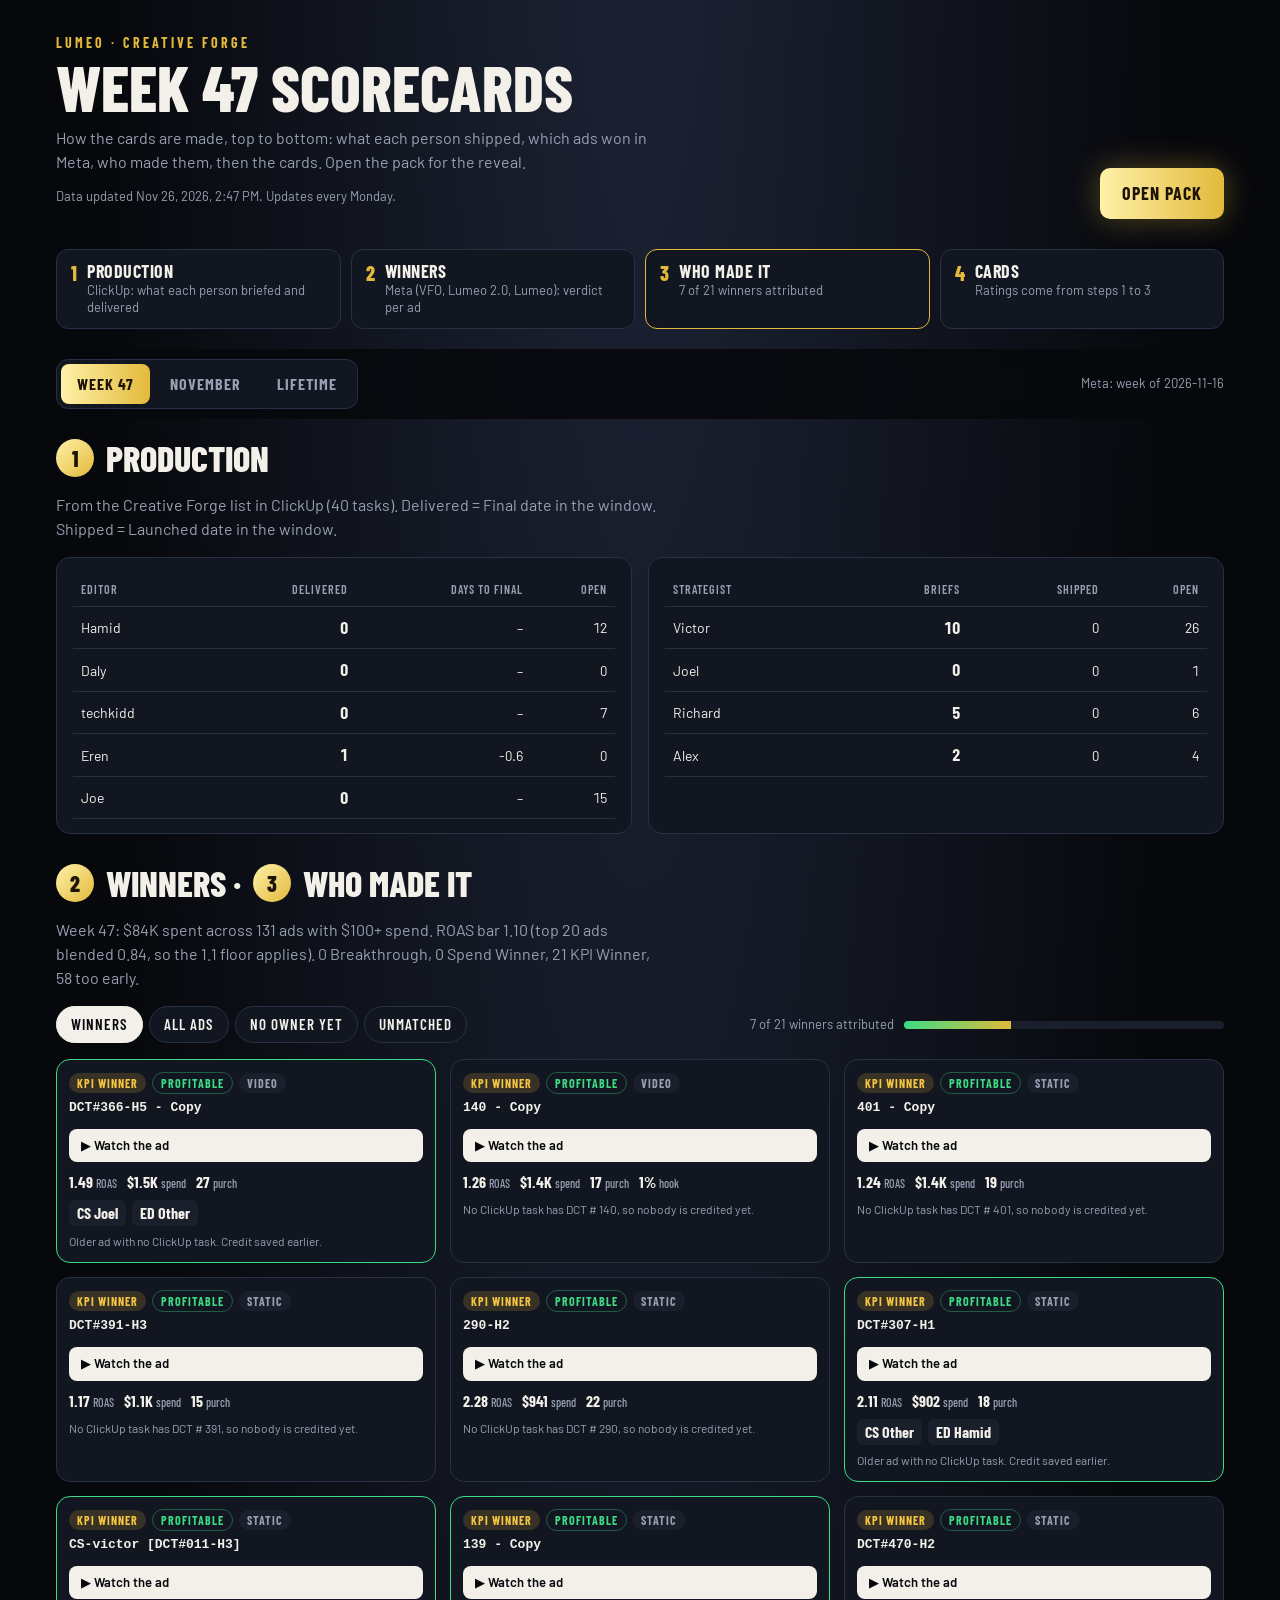
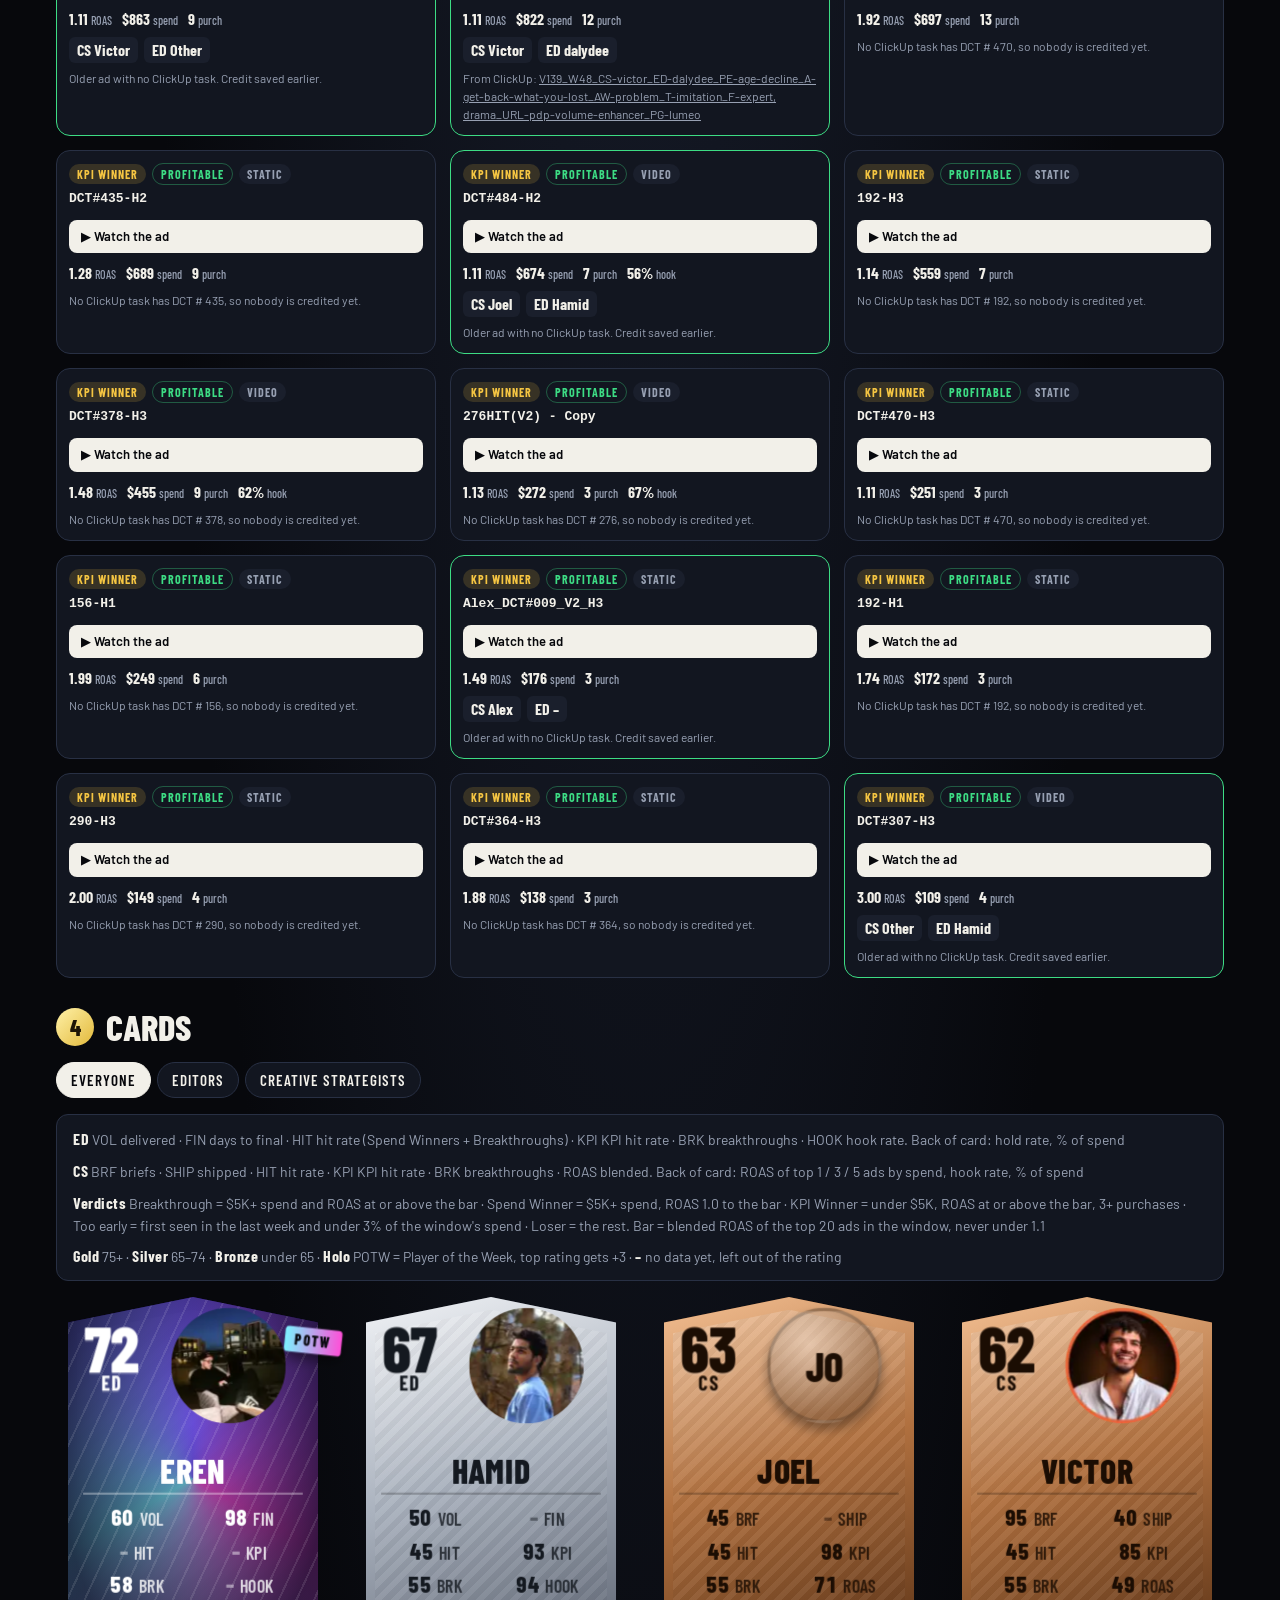
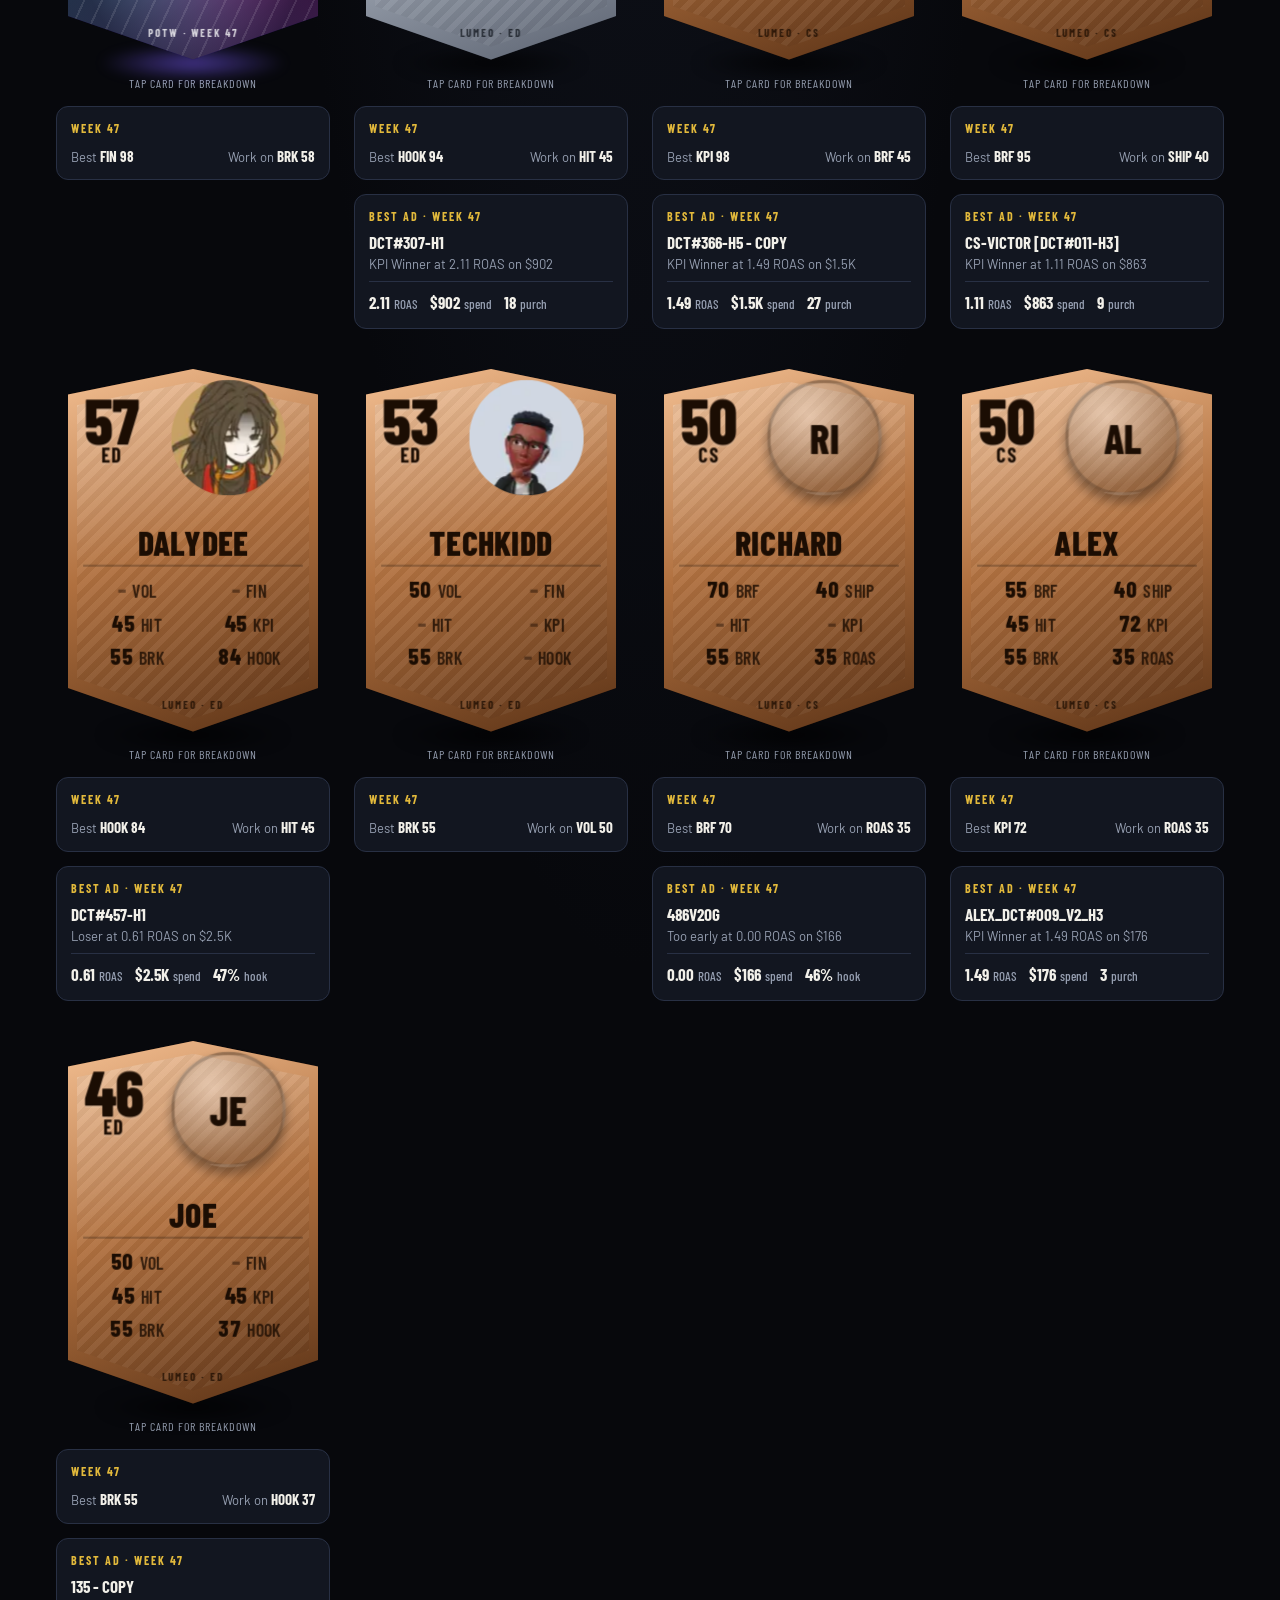
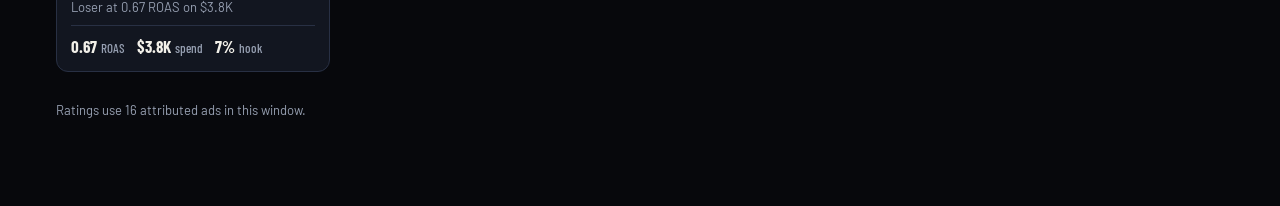
==== index.html @ 5efff2be "Remove CS/Editor pickers from the scorecard Credit now comes only from the ClickUp task matched by D" ====
<!doctype html>
<html lang="en">
<head>
<meta charset="utf-8">
<meta name="viewport" content="width=device-width,initial-scale=1,viewport-fit=cover">
<title>Lumeo Scorecards</title>
<link rel="preconnect" href="https://fonts.googleapis.com">
<link rel="stylesheet" href="https://fonts.googleapis.com/css2?family=Barlow+Condensed:wght@500;600;700;800&family=Barlow:wght@400;500;600&display=swap">
<link rel="stylesheet" href="style.css">
<style>
.ad{grid-template-columns:minmax(0,1fr)}
.who{font-size:12px;color:var(--muted)}
.updated{font-size:13px;color:var(--muted)}
.watch{display:inline-flex;align-items:center;gap:6px;margin:6px 0 2px;padding:7px 12px;border-radius:8px;background:var(--ink,#111);color:var(--bg,#fff);font-weight:600;font-size:13px;text-decoration:none}
.watch:hover{opacity:.85}
.watch.off{background:transparent;color:inherit;opacity:.5;font-weight:400;padding-left:0}
.picker{display:flex;gap:8px;flex-wrap:wrap}
.pk{display:flex;align-items:center;gap:6px;font-family:var(--f-display);font-weight:700;font-size:14px}
.pk select{font:500 14px var(--f-body,inherit);color:var(--ink);background:var(--panel2);border:1px solid var(--line);border-radius:8px;padding:5px 8px;min-width:110px}
.pk select:focus-visible{outline:2px solid var(--holo1);outline-offset:2px}
.pktools{display:flex;flex-wrap:wrap;gap:8px 14px;align-items:center;background:var(--panel);border:1px solid var(--mid);border-radius:12px;padding:10px 14px;margin-bottom:12px}
.pktools[hidden]{display:none}
.pkbtns{display:flex;gap:8px;flex-wrap:wrap;margin-left:auto}
</style>
</head>
<body>
<div class="wrap">
  <header>
    <div>
      <div class="eyebrow">Lumeo · Creative Forge</div>
      <h1 id="title">Scorecards</h1>
      <p class="sub">How the cards are made, top to bottom: what each person shipped, which ads won in Meta, who made them, then the cards. Open the pack for the reveal.</p>
      <p class="updated" id="updated"></p>
    </div>
    <button type="button" class="btn primary" id="openBtn">Open pack</button>
  </header>

  <nav class="flow" aria-label="How the scorecards are made">
    <a class="step" href="#s1"><i>1</i><div><b>Production</b><span>ClickUp: what each person briefed and delivered</span></div></a>
    <a class="step" href="#s2"><i>2</i><div><b>Winners</b><span>Meta (VFO, Lumeo 2.0, Lumeo): verdict per ad</span></div></a>
    <a class="step live" href="#s2"><i>3</i><div><b>Who made it</b><span id="flowPicks">From the ClickUp task, matched by DCT number</span></div></a>
    <a class="step" href="#s4"><i>4</i><div><b>Cards</b><span>Ratings come from steps 1 to 3</span></div></a>
  </nav>

  <div class="bar sticky">
    <div class="seg" role="group" aria-label="Period">
      <button type="button" data-p="week" aria-pressed="true">Week</button>
      <button type="button" data-p="month" aria-pressed="false">Month</button>
      <button type="button" data-p="life" aria-pressed="false">Lifetime</button>
    </div>
    <span class="note" id="periodNote"></span>
  </div>

  <section id="s1">
    <h2><span class="num">1</span>Production</h2>
    <p class="sub" style="margin:0" id="prodNote"></p>
    <div class="two">
      <div class="box tblwrap"><table id="edT"></table></div>
      <div class="box tblwrap"><table id="csT"></table></div>
    </div>
  </section>

  <section id="s2">
    <h2><span class="num">2</span>Winners · <span class="num">3</span>Who made it</h2>
    <p class="sub" style="margin:0" id="winSub"></p>
    <div class="bar">
      <div class="tabs" role="group" aria-label="Show">
        <button type="button" class="tab" data-w="win" aria-pressed="true">Winners</button>
        <button type="button" class="tab" data-w="all" aria-pressed="false">All ads</button>
        <button type="button" class="tab" data-w="todo" aria-pressed="false">No owner yet</button>
        <button type="button" class="tab" data-w="unm" aria-pressed="false">Unmatched</button>
      </div>
      <div style="display:flex;gap:10px;align-items:center;flex:1;justify-content:flex-end;min-width:220px">
        <span class="note" id="pickCount"></span><div class="progress"><i id="pickBar"></i></div>
      </div>
    </div>
    <div class="wgrid" id="wgrid"></div>
  </section>

  <section id="s4">
    <h2><span class="num">4</span>Cards</h2>
    <div class="bar">
      <div class="tabs" role="group" aria-label="Filter">
        <button type="button" class="tab" data-f="all" aria-pressed="true">Everyone</button>
        <button type="button" class="tab" data-f="ED" aria-pressed="false">Editors</button>
        <button type="button" class="tab" data-f="CS" aria-pressed="false">Creative strategists</button>
      </div>
    </div>
    <div class="legend" role="note">
      <span><b>ED</b> VOL delivered · FIN days to final · HIT hit rate (Spend Winners + Breakthroughs) · KPI KPI hit rate · BRK breakthroughs · HOOK hook rate. Back of card: hold rate, % of spend</span>
      <span><b>CS</b> BRF briefs · SHIP shipped · HIT hit rate · KPI KPI hit rate · BRK breakthroughs · ROAS blended. Back of card: ROAS of top 1 / 3 / 5 ads by spend, hook rate, % of spend</span>
      <span id="rulesLegend"></span>
      <span><b>Gold</b> 75+ · <b>Silver</b> 65–74 · <b>Bronze</b> under 65 · <b>Holo</b> <span id="specialLabel"></span> · <b>–</b> no data yet, left out of the rating</span>
    </div>
    <div class="squad" id="squad"></div>
    <p class="note" id="footNote"></p>
  </section>
</div>

<div class="ov" id="ov" hidden role="dialog" aria-modal="true" aria-label="Pack opening">
  <div class="rays"></div><div class="glow"></div>
  <div class="counter" id="counter"></div>
  <button type="button" class="skip" id="skipBtn">Skip to squad</button>
  <div class="pack shield" id="pack"><div class="edgeline"></div><b>LUMEO</b><span id="packSub">PACK</span></div>
  <div class="walk"><div class="w-role" id="wRole"></div><div class="w-ovr" id="wOvr"></div></div>
  <div class="land" id="land"></div>
  <div class="flash"></div>
  <div class="controls" id="controls" hidden>
    <button type="button" class="btn primary" id="nextBtn">Next card</button>
    <button type="button" class="btn" id="doneBtn">See squad</button>
  </div>
</div>
<div class="toast" id="toast"></div>
<script src="app.js"></script>
</body>
</html>
---- style.css ----
/* Dark pack-opening stage (single deliberate theme). One page, top to bottom = the workflow:
   1 Production (brief queue) -> 2 Winners (Atria, VFO account) -> 3 Who made it (click to attribute) -> 4 Cards + pack opening. */
:root{
  color-scheme:dark;
  --bg:#07080c; --panel:#121620; --panel2:#1a1f2c; --ink:#f2f0e9; --muted:#97a0b2; --line:#283044;
  --gold1:#fff1a8; --gold2:#e2b93b; --gold3:#8a6410; --gold4:#4a3506;
  --silver1:#f1f3f6; --silver2:#aab2be; --silver3:#5b6270; --silver4:#2c3038;
  --bronze1:#f3bf92; --bronze2:#b0703f; --bronze3:#5a3216; --bronze4:#2e180a;
  --holo1:#7cf3ff; --holo2:#ff4fd8; --holo3:#7b5cff;
  --good:#3ddc84; --mid:#f5c542; --low:#ff6b5b;
  --f-display:"Barlow Condensed","Arial Narrow",system-ui,sans-serif;
  --f-body:"Barlow",system-ui,-apple-system,"Segoe UI",sans-serif;
}
*{box-sizing:border-box}
html,body{margin:0}
body{background:var(--bg);color:var(--ink);font-family:var(--f-body);font-size:16px;line-height:1.5;
  background-image:radial-gradient(ellipse at 50% -10%,#1d2436 0%,rgba(7,8,12,0) 60%)}
button{font:inherit;color:inherit}
a{color:inherit}
.wrap{max-width:1200px;margin:0 auto;padding-block:32px 72px;padding-left:max(16px,env(safe-area-inset-left,0px));padding-right:max(16px,env(safe-area-inset-right,0px));display:flex;flex-direction:column;gap:30px}
header{display:flex;flex-wrap:wrap;gap:20px;align-items:flex-end;justify-content:space-between}
.eyebrow{font-family:var(--f-display);letter-spacing:3px;text-transform:uppercase;color:var(--gold2);font-weight:700;font-size:14px}
h1{font-family:var(--f-display);font-weight:800;font-size:clamp(38px,6vw,64px);line-height:.95;margin:4px 0 0;text-transform:uppercase;text-wrap:balance}
h2{font-family:var(--f-display);font-weight:800;font-size:clamp(26px,3.6vw,36px);text-transform:uppercase;margin:0;line-height:1;display:flex;align-items:center;gap:12px}
h2 .num{display:inline-grid;place-items:center;width:38px;height:38px;border-radius:50%;background:linear-gradient(135deg,var(--gold1),var(--gold2));color:#1d1405;font-size:22px;flex:none}
.sub{color:var(--muted);margin:8px 0 0;max-width:68ch}
.btn{font-family:var(--f-display);font-weight:700;font-size:18px;letter-spacing:1px;text-transform:uppercase;border-radius:10px;padding:12px 22px;cursor:pointer;border:1px solid var(--line);background:var(--panel2)}
.btn.primary{border:0;color:#1d1405;background:linear-gradient(90deg,var(--gold1),var(--gold2));box-shadow:0 0 30px rgba(226,185,59,.35)}
.btn.sm{font-size:15px;padding:7px 14px;border-radius:8px}
.btn:disabled{opacity:.5;cursor:default}
.btn:focus-visible,.cardbtn:focus-visible,.tab:focus-visible,.seg button:focus-visible,.chip:focus-visible,.step:focus-visible{outline:2px solid var(--holo1);outline-offset:3px}

/* workflow stepper */
.flow{display:grid;grid-template-columns:repeat(4,minmax(0,1fr));gap:10px}
.step{display:flex;gap:10px;align-items:flex-start;text-decoration:none;background:var(--panel);border:1px solid var(--line);border-radius:12px;padding:12px 14px;position:relative}
.step b{font-family:var(--f-display);font-size:18px;text-transform:uppercase;letter-spacing:.5px;display:block;line-height:1.1}
.step span{font-size:13px;color:var(--muted);line-height:1.3;display:block}
.step i{font-style:normal;font-family:var(--f-display);font-weight:800;font-size:20px;color:var(--gold2);line-height:1.1}
.step.live{border-color:var(--gold2)}
@media (max-width:760px){.flow{grid-template-columns:1fr 1fr}}

.bar{display:flex;flex-wrap:wrap;gap:12px 18px;align-items:center;justify-content:space-between}
.sticky{position:sticky;top:0;z-index:20;background:rgba(7,8,12,.88);backdrop-filter:blur(8px);-webkit-backdrop-filter:blur(8px);padding:10px 0;margin:-10px 0}
.seg{display:inline-flex;background:var(--panel);border:1px solid var(--line);border-radius:12px;padding:4px;gap:4px}
.seg button{font-family:var(--f-display);font-weight:700;letter-spacing:1px;text-transform:uppercase;font-size:16px;border:0;background:transparent;border-radius:8px;padding:8px 16px;cursor:pointer;color:var(--muted)}
.seg button[aria-pressed="true"]{background:linear-gradient(90deg,var(--gold1),var(--gold2));color:#1d1405}
.tabs{display:flex;gap:6px;flex-wrap:wrap}
.tab{font-family:var(--f-display);font-weight:600;letter-spacing:1px;text-transform:uppercase;font-size:15px;border:1px solid var(--line);background:var(--panel);border-radius:999px;padding:6px 14px;cursor:pointer}
.tab[aria-pressed="true"]{background:var(--ink);color:var(--bg);border-color:var(--ink)}
.legend{display:flex;flex-wrap:wrap;gap:8px 18px;font-size:14px;color:var(--muted);background:var(--panel);border:1px solid var(--line);border-radius:12px;padding:12px 16px}
.legend b{color:var(--ink);font-family:var(--f-display);font-size:16px;letter-spacing:.5px}
section{display:flex;flex-direction:column;gap:16px;scroll-margin-top:70px}
.box{background:var(--panel);border:1px solid var(--line);border-radius:14px;padding:14px 16px}
.tblwrap{overflow-x:auto}
table{width:100%;border-collapse:collapse;font-size:14px}
th,td{text-align:left;padding:8px 8px;border-bottom:1px solid var(--line);white-space:nowrap}
th{color:var(--muted);font-weight:600;font-size:12px;letter-spacing:1px;text-transform:uppercase;font-family:var(--f-display)}
td.n,th.n{text-align:right;font-variant-numeric:tabular-nums}
td b{font-family:var(--f-display);font-size:17px}
.two{display:grid;grid-template-columns:1fr 1fr;gap:16px}
@media (max-width:860px){.two{grid-template-columns:1fr}}
.note{font-size:13px;color:var(--muted)}
.flag{border-left:3px solid var(--mid);padding:8px 12px;background:var(--panel2);border-radius:8px;font-size:13px;color:var(--muted)}
.flag b{color:var(--ink)}

/* winners */
.wgrid{display:grid;grid-template-columns:repeat(auto-fill,minmax(330px,1fr));gap:14px}
.ad{display:grid;grid-template-columns:92px minmax(0,1fr);gap:12px;background:var(--panel);border:1px solid var(--line);border-radius:14px;padding:12px}
.ad.ok{border-color:var(--good)}
.ad .th{aspect-ratio:9/16;border-radius:8px;overflow:hidden;background:var(--panel2) center/cover no-repeat;position:relative}
.ad .th span{position:absolute;left:4px;bottom:4px;font-family:var(--f-display);font-size:11px;font-weight:700;background:rgba(0,0,0,.6);padding:1px 6px;border-radius:4px}
.ad .body{display:flex;flex-direction:column;gap:6px;min-width:0}
.ad .nm{font:600 13px/1.3 ui-monospace,Menlo,monospace;word-break:break-all}
.ad .meta{font-size:12px;color:var(--muted)}
.ad .mx{display:flex;gap:10px;flex-wrap:wrap;font-family:var(--f-display);font-weight:700;font-size:16px}
.ad .mx em{font-style:normal;font-weight:500;color:var(--muted);font-size:12px;margin-left:3px}
.pill{font-family:var(--f-display);font-weight:700;font-size:12px;letter-spacing:1px;text-transform:uppercase;padding:1px 8px;border-radius:999px;background:var(--panel2);color:var(--muted);white-space:nowrap}
.pill.win{background:rgba(61,220,132,.16);color:var(--good)}
.pill.spend{background:rgba(245,140,50,.18);color:#f59a4a}
.pill.bt{background:rgba(61,220,132,.16);color:var(--good)}
.pill.kpi{background:rgba(245,197,66,.16);color:var(--mid)}
.pill.lose{background:rgba(240,90,90,.14);color:#f07a7a}
.pill.early{background:rgba(160,160,170,.16);color:#b8b8c4}
.pill.prof{background:transparent;color:var(--good);border:1px solid rgba(61,220,132,.35)}
.pill.unprof{background:transparent;color:#f07a7a;border:1px solid rgba(240,90,90,.3)}
.l-av img{position:absolute;inset:6%;width:88%;height:88%;border-radius:50%;object-fit:cover}
.pill.hi{color:var(--good)} .pill.mid{color:var(--mid)} .pill.lo{color:var(--muted)}
.why{font-size:12px;color:var(--muted);line-height:1.35}
.pick{display:grid;grid-template-columns:26px minmax(0,1fr);gap:6px;align-items:center}
.pick>span{font-family:var(--f-display);font-weight:700;font-size:12px;color:var(--muted)}
.chips{display:flex;gap:5px;flex-wrap:wrap}
.chip{border:1px solid var(--line);background:var(--panel2);padding:3px 9px;border-radius:999px;cursor:pointer;font-size:13px}
.chip.sug{border-color:var(--gold2);border-style:dashed}
.chip[aria-pressed="true"]{background:linear-gradient(90deg,var(--gold1),var(--gold2));color:#1d1405;border:1px solid var(--gold2);font-weight:600}
.chip[disabled]{cursor:default}
.owner{display:flex;gap:6px;flex-wrap:wrap;font-family:var(--f-display);font-weight:700}
.owner span{background:var(--panel2);border-radius:6px;padding:1px 8px}
.progress{height:8px;border-radius:999px;background:var(--panel2);overflow:hidden;min-width:160px;flex:1;max-width:320px}
.progress i{display:block;height:100%;background:linear-gradient(90deg,var(--good),var(--gold2));width:0;transition:width .4s}

.squad{display:grid;grid-template-columns:repeat(auto-fill,minmax(260px,1fr));gap:40px 24px}
.slot{display:flex;flex-direction:column;align-items:center;gap:14px;min-width:0}

/* ================= 3D card ================= */
.cardbtn{--c1:var(--gold1);--c2:var(--gold2);--c3:var(--gold3);--c4:var(--gold4);--ink-c:#1d1405;
  position:relative;background:none;border:0;padding:0;cursor:pointer;width:250px;max-width:100%;container-type:inline-size;perspective:900px;-webkit-tap-highlight-color:transparent}
.t-silver{--c1:var(--silver1);--c2:var(--silver2);--c3:var(--silver3);--c4:var(--silver4);--ink-c:#141920}
.t-bronze{--c1:var(--bronze1);--c2:var(--bronze2);--c3:var(--bronze3);--c4:var(--bronze4);--ink-c:#1b0d03}
.t-special{--c1:#9b7bff;--c2:#5b3fd6;--c3:#2a1670;--c4:#140a38;--ink-c:#fff}
.shadow{position:absolute;left:12%;right:12%;bottom:-6%;height:10%;border-radius:50%;background:radial-gradient(ellipse,rgba(0,0,0,.75),transparent 70%);filter:blur(6px);
  transform:translate(calc(var(--ry,0deg) / 1deg * -1.2px), calc(var(--rx,0deg) / 1deg * 1px));transition:transform .5s cubic-bezier(.2,.8,.2,1)}
.t-gold .shadow{background:radial-gradient(ellipse,rgba(226,185,59,.35),transparent 70%)}
.t-special .shadow{background:radial-gradient(ellipse,rgba(123,92,255,.55),transparent 70%)}
.tiltbox{position:relative;width:100%;aspect-ratio:3/4.35;transform-style:preserve-3d;
  transform:rotateX(var(--rx,0deg)) rotateY(calc(var(--ry,0deg) + var(--flip,0deg)));transition:transform .6s cubic-bezier(.2,.8,.2,1)}
.cardbtn.moving .tiltbox,.cardbtn.moving .shadow{transition:transform .1s ease-out}
.cardbtn[aria-pressed="true"]{--flip:180deg}
.side{position:absolute;inset:0;transform-style:preserve-3d}
.side, .side *{backface-visibility:hidden;-webkit-backface-visibility:hidden}
.shield{clip-path:polygon(50% 0,100% 7%,100% 88%,50% 100%,0 88%,0 7%)}
.edge{position:absolute;inset:0;background:var(--c4)}
.edge.e1{transform:translateZ(-2px);background:var(--c3)}
.edge.e2{transform:translateZ(-4px)}
.edge.e3{transform:translateZ(-6px)}
.edge.e4{transform:translateZ(-8px);background:#000}
.bgface{position:absolute;inset:0;overflow:hidden;background:linear-gradient(160deg,var(--c1) 0%,var(--c2) 48%,var(--c3) 100%)}
.bgface::before{content:"";position:absolute;inset:3.5%;clip-path:polygon(50% 0,100% 7%,100% 88%,50% 100%,0 88%,0 7%);
  background:linear-gradient(160deg,rgba(255,255,255,.18),rgba(255,255,255,0) 45%),repeating-linear-gradient(135deg,rgba(255,255,255,.05) 0 6px,rgba(0,0,0,.04) 6px 12px)}
.t-special .bgface{background:#140c30}
.t-special .bgface .anim{position:absolute;inset:-40%;background:conic-gradient(from 0deg,var(--holo3),var(--holo2),var(--holo1),var(--holo3));animation:spin 7s linear infinite;opacity:.9}
.t-special .bgface .veil{position:absolute;inset:0;background:radial-gradient(ellipse at 50% 35%,rgba(10,6,30,.1),rgba(10,6,30,.78) 78%)}
.t-special .bgface .lines{position:absolute;inset:0;background:repeating-linear-gradient(115deg,transparent 0 14px,rgba(255,255,255,.1) 14px 16px)}
@keyframes spin{to{transform:rotate(360deg)}}
.shine{position:absolute;inset:0;pointer-events:none;mix-blend-mode:color-dodge;opacity:0;transition:opacity .3s;
  background:radial-gradient(circle at var(--mx,50%) var(--my,50%),rgba(255,255,255,.85),rgba(255,255,255,0) 38%),
  linear-gradient(115deg,transparent 18%,rgba(124,243,255,.6) 36%,rgba(255,79,216,.6) 50%,rgba(255,241,168,.65) 64%,transparent 82%);
  background-size:100% 100%,260% 260%;background-position:center,var(--gx,50%) var(--gy,50%)}
.cardbtn:hover .shine,.cardbtn.touching .shine{opacity:.65}
.t-bronze .shine{mix-blend-mode:overlay}
.gloss{position:absolute;inset:0;pointer-events:none;background:radial-gradient(circle at var(--mx,50%) var(--my,30%),rgba(255,255,255,.22),transparent 45%);transform:translateZ(90px) scale(.92);opacity:0;transition:opacity .3s}
.cardbtn:hover .gloss,.cardbtn.touching .gloss{opacity:1}
.lay{position:absolute;font-family:var(--f-display);color:var(--ink-c);text-align:center}
.l-ovr{left:9%;top:9%;display:flex;flex-direction:column;align-items:center;line-height:.86;transform:translateZ(55px);text-shadow:0 2px 0 rgba(255,255,255,.15)}
.l-ovr b{font-size:24cqw;font-weight:800}
.l-ovr span{font-size:7.6cqw;font-weight:700;letter-spacing:.6cqw}
.l-av{left:39%;top:5%;width:48%;aspect-ratio:1;transform:translateZ(75px)}
.l-av i{position:absolute;inset:6%;border-radius:50%;display:grid;place-items:center;font-style:normal;font-weight:800;font-size:15cqw;
  background:radial-gradient(circle at 35% 30%,rgba(255,255,255,.35),rgba(0,0,0,.18) 70%);border:1.2cqw solid rgba(0,0,0,.18);box-shadow:0 2.4cqw 4cqw rgba(0,0,0,.35)}
.t-special .l-av i{background:radial-gradient(circle at 35% 30%,rgba(255,255,255,.35),rgba(255,255,255,.06) 70%);border-color:rgba(255,255,255,.35)}
.l-nm{left:8%;right:8%;top:43.5%;font-size:12.8cqw;font-weight:800;text-transform:uppercase;letter-spacing:.2cqw;line-height:1.05;border-bottom:.8cqw solid rgba(0,0,0,.22);padding-bottom:1.4cqw;transform:translateZ(40px)}
.t-special .l-nm{border-color:rgba(255,255,255,.35)}
.l-st{left:10%;right:10%;top:56%;display:grid;grid-template-columns:1fr 1fr;gap:.4cqw 7cqw;font-size:8.4cqw;transform:translateZ(28px)}
.l-st div{display:flex;gap:2.4cqw;justify-content:center;align-items:baseline}
.l-st b{font-weight:800;font-variant-numeric:tabular-nums}
.l-st span{font-weight:600;opacity:.8;font-size:7cqw}
.l-st .na b{opacity:.45}
.l-foot{left:15%;right:15%;bottom:6%;font-size:4.2cqw;letter-spacing:.8cqw;font-weight:700;opacity:.8;text-transform:uppercase;transform:translateZ(18px)}
.badge{position:absolute;top:13%;right:-3%;font-family:var(--f-display);font-weight:800;font-size:5cqw;letter-spacing:.6cqw;color:#07080c;background:linear-gradient(90deg,var(--holo1),var(--holo2));padding:.8cqw 3.6cqw;border-radius:1.4cqw;transform:translateZ(95px) rotate(6deg);box-shadow:0 2cqw 5cqw rgba(0,0,0,.45)}
.back3d{transform:rotateY(180deg)}
.back3d .bgface{background:linear-gradient(170deg,#1d2334,#0d1018)}
.back3d .bgface::before{background:linear-gradient(170deg,rgba(255,255,255,.06),transparent 40%)}
.bk{position:absolute;left:8%;right:8%;top:8%;bottom:11%;display:flex;flex-direction:column;gap:2.4cqw;transform:translateZ(30px);color:var(--ink);text-align:left;font-family:var(--f-body)}
.bk h4{margin:0;font-family:var(--f-display);font-size:8cqw;text-transform:uppercase;letter-spacing:.4cqw;text-align:center;line-height:1.1}
.bk h4 small{display:block;font-size:4.6cqw;color:var(--muted);letter-spacing:.6cqw}
.row{display:grid;grid-template-columns:15cqw minmax(0,1fr) 11cqw;gap:3cqw;align-items:center;font-size:4.8cqw}
.row .k{font-family:var(--f-display);font-weight:700;font-size:6cqw}
.row .meta{display:flex;flex-direction:column;gap:1cqw;min-width:0}
.row .meta span{color:var(--muted);white-space:nowrap;overflow:hidden;text-overflow:ellipsis}
.track{height:2.2cqw;border-radius:999px;background:#2a3245;overflow:hidden}
.fill{height:100%;border-radius:999px;width:0;transition:width .9s cubic-bezier(.2,.8,.2,1) .2s}
.cardbtn[aria-pressed="true"] .fill{width:var(--w)}
.row .v{font-family:var(--f-display);font-weight:800;font-size:7cqw;text-align:right;font-variant-numeric:tabular-nums}
.bk.dense{gap:1.1cqw;top:6%}
.bk.dense .row{font-size:4.2cqw}.bk.dense .row .k{font-size:5cqw}.bk.dense .row .v{font-size:6cqw}.bk.dense .row .meta{gap:.5cqw}
.bk .hint{margin-top:auto;text-align:center;font-size:4cqw;color:var(--muted);letter-spacing:.4cqw;text-transform:uppercase}
.tap{font-size:12px;color:var(--muted);letter-spacing:1px;text-transform:uppercase;font-family:var(--f-display)}

.panel{width:100%;max-width:290px;background:var(--panel);border:1px solid var(--line);border-radius:12px;padding:12px 14px;display:flex;flex-direction:column;gap:8px}
.p-tag{font-family:var(--f-display);font-weight:700;font-size:12px;letter-spacing:2px;color:var(--gold2);text-transform:uppercase;display:flex;justify-content:space-between;gap:8px}
.bestworst{display:flex;justify-content:space-between;gap:8px;font-size:13px;color:var(--muted)}
.bestworst b{color:var(--ink);font-family:var(--f-display);font-size:15px}
.adtile{display:grid;grid-template-columns:76px minmax(0,1fr);gap:12px;align-items:stretch}
.thumb{position:relative;aspect-ratio:9/16;border-radius:8px;overflow:hidden;background:var(--panel2) center/cover no-repeat}
.adinfo{display:flex;flex-direction:column;gap:4px;min-width:0}
.adinfo .fmt{font-family:var(--f-display);font-weight:700;font-size:17px;text-transform:uppercase;line-height:1.1}
.adinfo .why{font-size:13px;color:var(--muted);line-height:1.35}
.adstats{display:flex;gap:12px;flex-wrap:wrap;font-family:var(--f-display);font-weight:700;font-size:17px;border-top:1px solid var(--line);padding-top:8px}
.adstats em{font-style:normal;font-weight:500;color:var(--muted);font-size:13px;margin-left:4px}

/* ================= pack overlay ================= */
.ov{position:fixed;inset:0;z-index:100;display:grid;place-items:center;background:#050609;overflow:hidden}
.ov .rays{position:absolute;left:50%;top:50%;width:220vmax;height:220vmax;margin:-110vmax 0 0 -110vmax;border-radius:50%;
  background:repeating-conic-gradient(from 0deg,rgba(255,225,120,.14) 0deg 6deg,rgba(255,225,120,0) 6deg 18deg);
  -webkit-mask-image:radial-gradient(circle,#000 0%,rgba(0,0,0,.55) 30%,transparent 55%);mask-image:radial-gradient(circle,#000 0%,rgba(0,0,0,.55) 30%,transparent 55%);
  animation:rays 30s linear infinite;opacity:.35;transition:opacity .6s}
.ov.t-special .rays{background:repeating-conic-gradient(from 0deg,rgba(124,243,255,.16) 0deg 6deg,rgba(255,79,216,0) 6deg 18deg)}
@keyframes rays{to{transform:rotate(360deg)}}
.ov .glow{position:absolute;left:50%;top:50%;width:90vmin;height:90vmin;margin:-45vmin 0 0 -45vmin;border-radius:50%;background:radial-gradient(circle,rgba(255,214,90,.55) 0%,rgba(255,214,90,.12) 40%,transparent 68%);transform:scale(.4);opacity:.2;transition:transform 1.6s cubic-bezier(.5,0,.75,0),opacity 1.6s}
.ov.charging .glow{transform:scale(1.25);opacity:1}
.ov.charging .rays{opacity:1}
.ov .pack{position:relative;width:min(300px,62vw);aspect-ratio:3/4.35;background:repeating-linear-gradient(135deg,#1a2030 0 16px,#232b3f 16px 32px);display:flex;flex-direction:column;align-items:center;justify-content:center;gap:10px}
.ov .pack::after{content:"";position:absolute;inset:10px;border:2px solid rgba(226,185,59,.6);clip-path:inherit}
.ov .pack b{font-family:var(--f-display);font-weight:800;font-size:clamp(48px,11vw,84px);color:var(--gold1);letter-spacing:5px;line-height:1}
.ov .pack span{font-family:var(--f-display);letter-spacing:5px;color:var(--muted);font-size:15px;font-weight:600}
.ov .pack .edgeline{position:absolute;left:0;right:0;height:40%;top:-40%;background:linear-gradient(180deg,transparent,rgba(255,241,168,.95),transparent);mix-blend-mode:screen}
.ov.charging .pack{animation:shake 1.4s cubic-bezier(.36,.07,.19,.97) both}
.ov.charging .pack .edgeline{animation:edgeline 1.2s .3s ease-in both}
.ov.burst .pack{filter:brightness(3);transform:scale(1.15);opacity:0;transition:filter .2s,transform .3s,opacity .25s .15s}
@keyframes shake{0%{transform:translate(0,0) rotate(0)}10%{transform:translate(-4px,0) rotate(-1deg)}20%{transform:translate(5px,0) rotate(1deg)}30%{transform:translate(-7px,0) rotate(-1.5deg)}40%{transform:translate(8px,0) rotate(2deg)}50%{transform:translate(-10px,0) rotate(-2.5deg)}60%{transform:translate(12px,0) rotate(3deg)}70%{transform:translate(-14px,0) rotate(-3.5deg)}80%{transform:translate(15px,0) rotate(4deg)}90%{transform:translate(-16px,0) rotate(-4deg) scale(1.03)}100%{transform:translate(0,0) rotate(0) scale(1.06)}}
@keyframes edgeline{to{top:100%}}
.ov .flash{position:absolute;inset:0;background:#fff8d8;opacity:0;pointer-events:none}
.ov.burst .flash{animation:flash .7s ease-out}
@keyframes flash{0%{opacity:0}15%{opacity:1}100%{opacity:0}}
.ov .walk{position:absolute;inset:0;display:grid;place-items:center;pointer-events:none}
.ov .walk div{position:absolute;font-family:var(--f-display);font-weight:800;text-transform:uppercase;opacity:0}
.ov .w-role{font-size:clamp(56px,13vw,140px);letter-spacing:.25em}
.ov .w-ovr{font-size:clamp(160px,42vw,380px);line-height:1;background:linear-gradient(180deg,var(--gold1),var(--gold2) 55%,var(--gold3));-webkit-background-clip:text;background-clip:text;color:transparent}
.ov .w-ovr.t-bronze{background-image:linear-gradient(180deg,var(--bronze1),var(--bronze2) 55%,var(--bronze3))}
.ov .w-ovr.t-silver{background-image:linear-gradient(180deg,var(--silver1),var(--silver2) 55%,var(--silver3))}
.ov .w-ovr.t-special{background-image:linear-gradient(180deg,var(--holo1),var(--holo2) 55%,var(--holo3))}
.ov .w-role.show{animation:roleIn 1s cubic-bezier(.16,1,.3,1) both}
@keyframes roleIn{0%{opacity:0;transform:scaleX(1.7);filter:blur(10px)}35%{opacity:1;transform:scaleX(1);filter:blur(0)}80%{opacity:1}100%{opacity:0;filter:blur(8px)}}
.ov .w-ovr.show{animation:ovrIn 1.15s cubic-bezier(.16,1,.3,1) both}
@keyframes ovrIn{0%{opacity:0;transform:scale(2.4);filter:blur(14px)}30%{opacity:1;transform:scale(1);filter:blur(0)}80%{opacity:1;transform:scale(1)}100%{opacity:0;transform:scale(.4) translateY(-30%);filter:blur(6px)}}
.ov .land{position:relative;display:flex;flex-direction:column;align-items:center;gap:18px;opacity:0;transform:scale(.55) translateY(40px);transition:opacity .7s cubic-bezier(.16,1,.3,1),transform .9s cubic-bezier(.16,1,.3,1);max-height:100%}
.ov .land.show{opacity:1;transform:none}
.ov .land .cardbtn{width:min(320px,66vw,44vh)}
.ov .land.show .cardbtn .tiltbox{animation:spinIn 1.1s cubic-bezier(.16,1,.3,1) backwards}
@keyframes spinIn{0%{transform:rotateY(-540deg) rotateX(20deg)}100%{transform:rotateY(0) rotateX(0)}}
.ov .land .panel{max-width:min(340px,86vw)}
.ov .controls{position:absolute;bottom:max(20px,env(safe-area-inset-bottom,0px));left:0;right:0;display:flex;justify-content:center;gap:10px;flex-wrap:wrap;padding-inline:16px;z-index:3}
.ov .controls[hidden]{display:none!important}
.ov .skip{position:absolute;top:max(16px,env(safe-area-inset-top,0px));right:max(16px,env(safe-area-inset-right,0px));font-family:var(--f-display);font-weight:600;letter-spacing:1px;text-transform:uppercase;background:rgba(255,255,255,.08);border:1px solid var(--line);border-radius:999px;padding:6px 14px;cursor:pointer;z-index:3}
.ov .counter{position:absolute;top:max(18px,env(safe-area-inset-top,0px));left:max(16px,env(safe-area-inset-left,0px));font-family:var(--f-display);letter-spacing:2px;color:var(--muted);text-transform:uppercase;font-size:14px;z-index:3}
.ov[hidden],.flag[hidden]{display:none!important}
.toast{position:fixed;bottom:16px;left:50%;transform:translateX(-50%);background:var(--ink);color:var(--bg);padding:8px 16px;border-radius:999px;font-size:14px;opacity:0;transition:opacity .2s;pointer-events:none;z-index:200}
.toast.on{opacity:1}
@media (prefers-reduced-motion:reduce){.t-special .bgface .anim,.ov .rays{animation:none}.tiltbox,.shadow{transition:none}.ov .land.show .cardbtn .tiltbox{animation:none}}
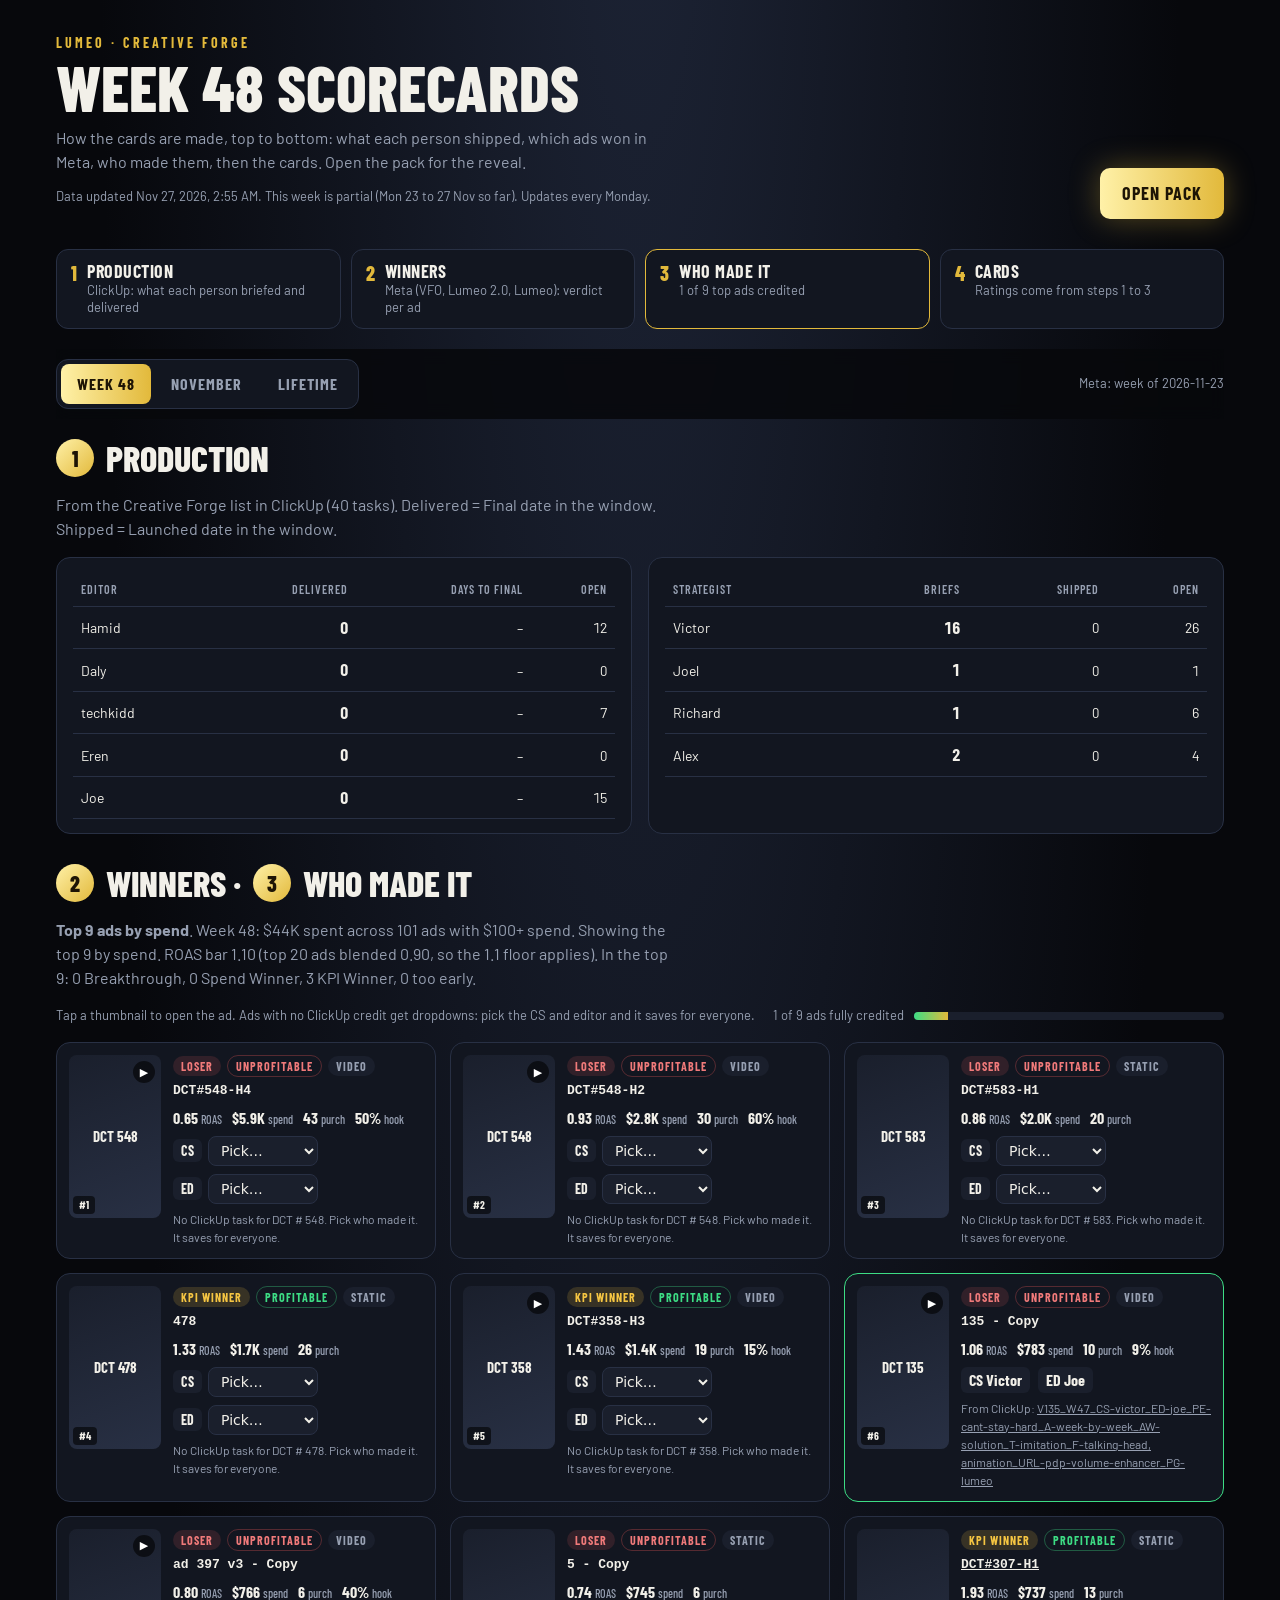
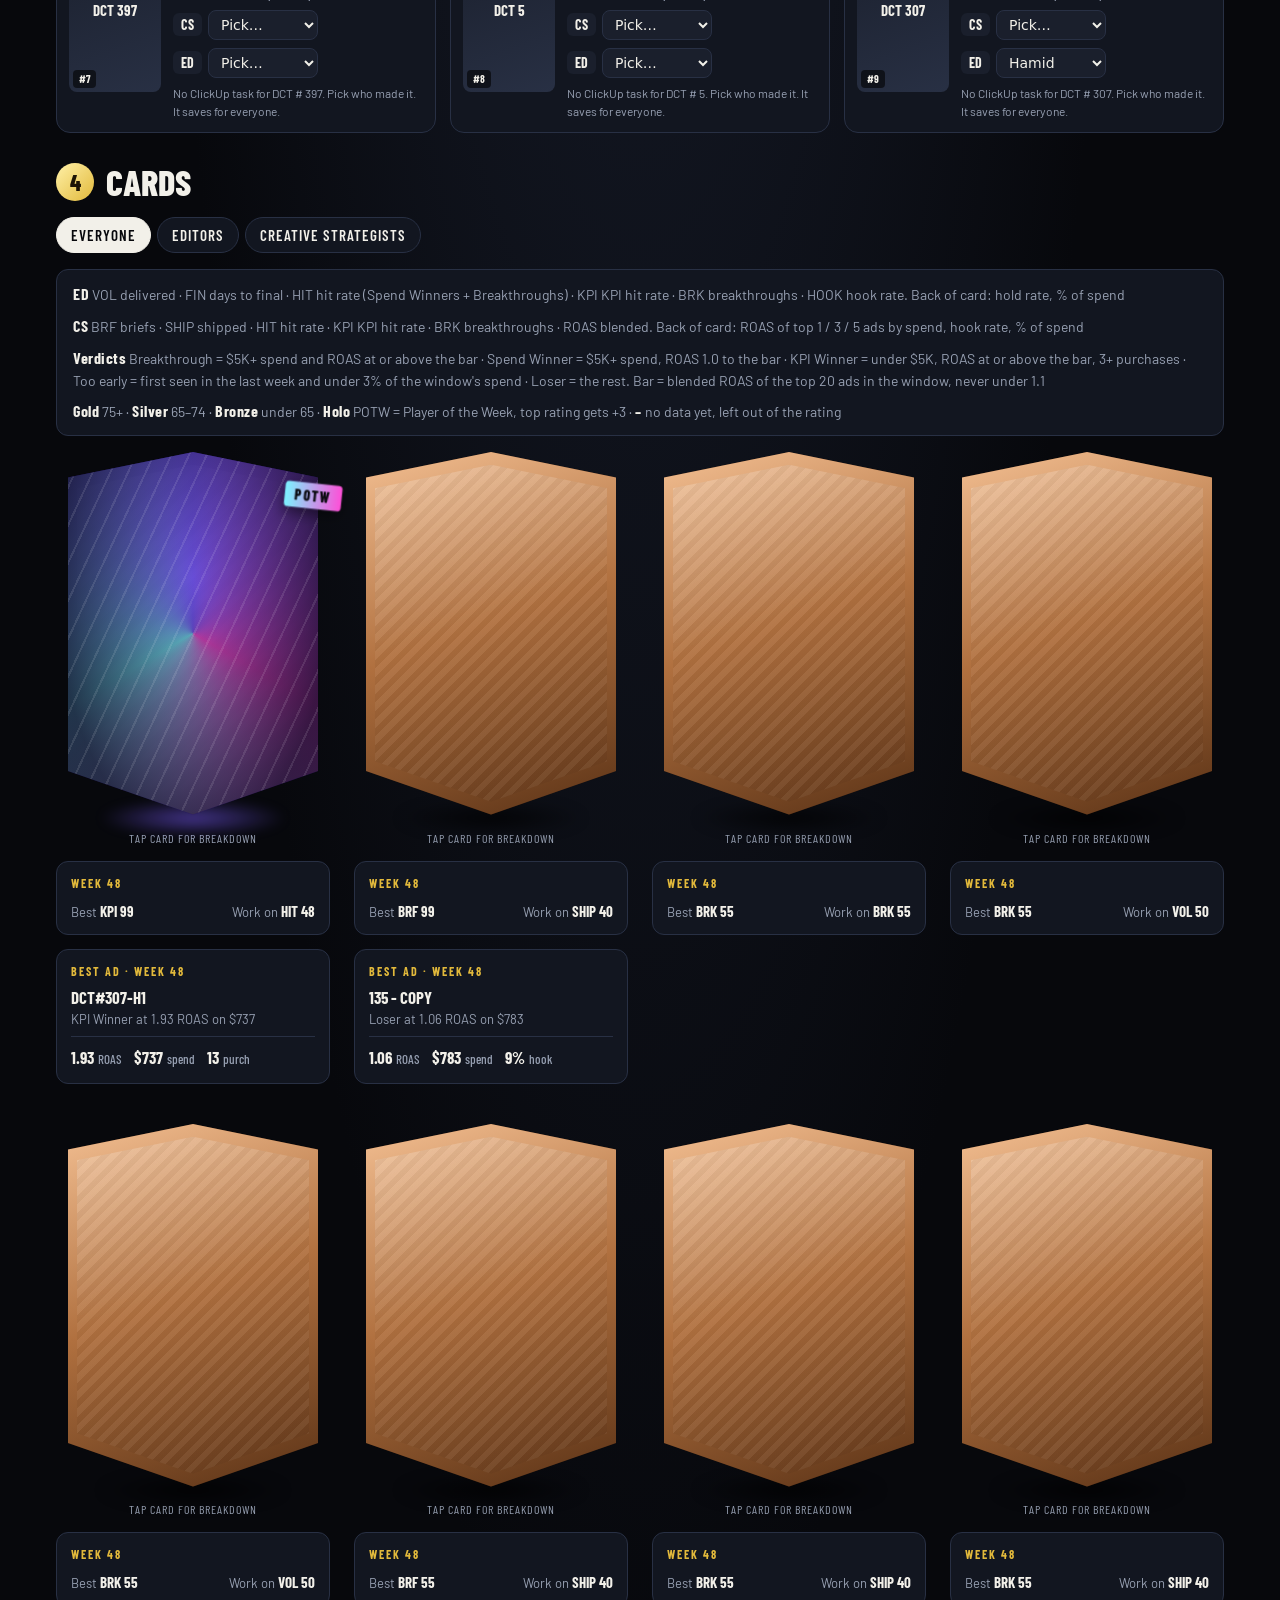
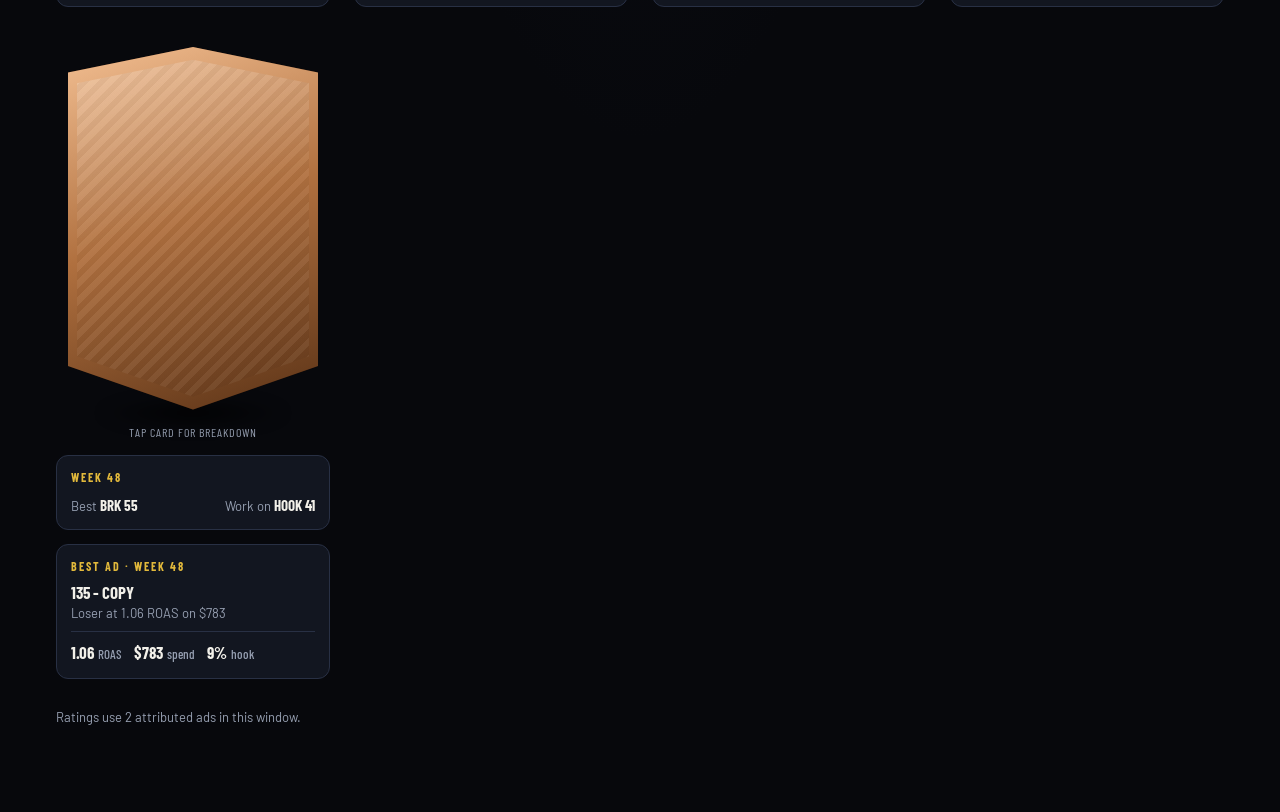
==== commit 1bca0483: "Scorecard: top 9/10 ads, thumbnail tiles, preview links from media.json, CS/ED dropdowns that save f" ====
--- a/index.html
+++ b/index.html
@@ -8,7 +8,13 @@
 <link rel="stylesheet" href="https://fonts.googleapis.com/css2?family=Barlow+Condensed:wght@500;600;700;800&family=Barlow:wght@400;500;600&display=swap">
 <link rel="stylesheet" href="style.css">
 <style>
-.ad{grid-template-columns:minmax(0,1fr)}
+.ad .th{display:flex;align-items:center;justify-content:center;text-decoration:none;color:var(--ink)}
+.ad .th.blank{background:linear-gradient(160deg,var(--panel2),var(--line))}
+.ad .th.blank b{font-family:var(--f-display);font-size:15px;text-align:center;padding:4px}
+.ad .th .play{position:absolute;top:6px;right:6px;font-style:normal;font-size:11px;background:rgba(0,0,0,.6);color:#fff;border-radius:50%;width:22px;height:22px;display:flex;align-items:center;justify-content:center}
+.ad .th:hover{outline:2px solid var(--holo1);outline-offset:1px}
+.ad .nm a{color:inherit}
+.owner.picker{align-items:center}
 .who{font-size:12px;color:var(--muted)}
 .updated{font-size:13px;color:var(--muted)}
 .watch{display:inline-flex;align-items:center;gap:6px;margin:6px 0 2px;padding:7px 12px;border-radius:8px;background:var(--ink,#111);color:var(--bg,#fff);font-weight:600;font-size:13px;text-decoration:none}
@@ -62,14 +68,9 @@
 
   <section id="s2">
     <h2><span class="num">2</span>Winners · <span class="num">3</span>Who made it</h2>
-    <p class="sub" style="margin:0" id="winSub"></p>
+    <p class="sub" style="margin:0"><b id="winTitle">Top ads by spend</b>. <span id="winSub"></span></p>
     <div class="bar">
-      <div class="tabs" role="group" aria-label="Show">
-        <button type="button" class="tab" data-w="win" aria-pressed="true">Winners</button>
-        <button type="button" class="tab" data-w="all" aria-pressed="false">All ads</button>
-        <button type="button" class="tab" data-w="todo" aria-pressed="false">No owner yet</button>
-        <button type="button" class="tab" data-w="unm" aria-pressed="false">Unmatched</button>
-      </div>
+      <span class="note">Tap a thumbnail to open the ad. Ads with no ClickUp credit get dropdowns: pick the CS and editor and it saves for everyone.</span>
       <div style="display:flex;gap:10px;align-items:center;flex:1;justify-content:flex-end;min-width:220px">
         <span class="note" id="pickCount"></span><div class="progress"><i id="pickBar"></i></div>
       </div>
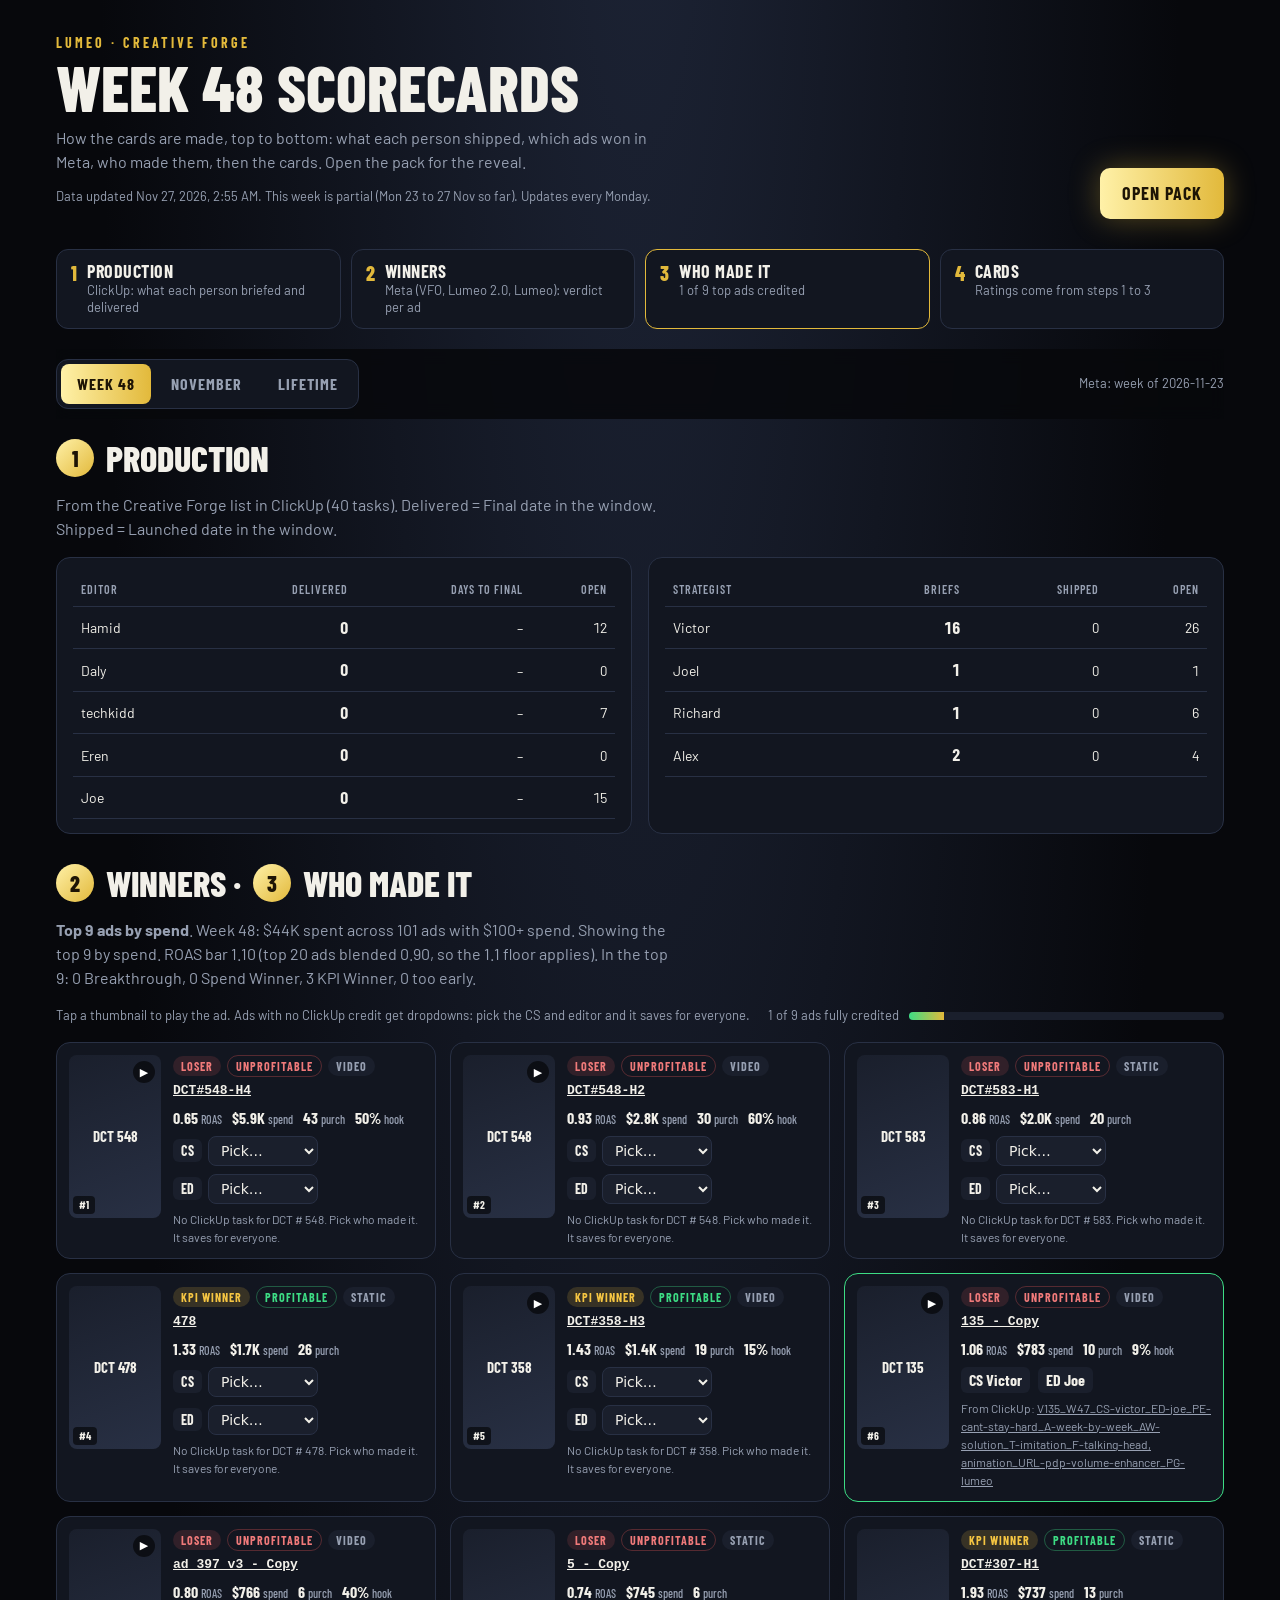
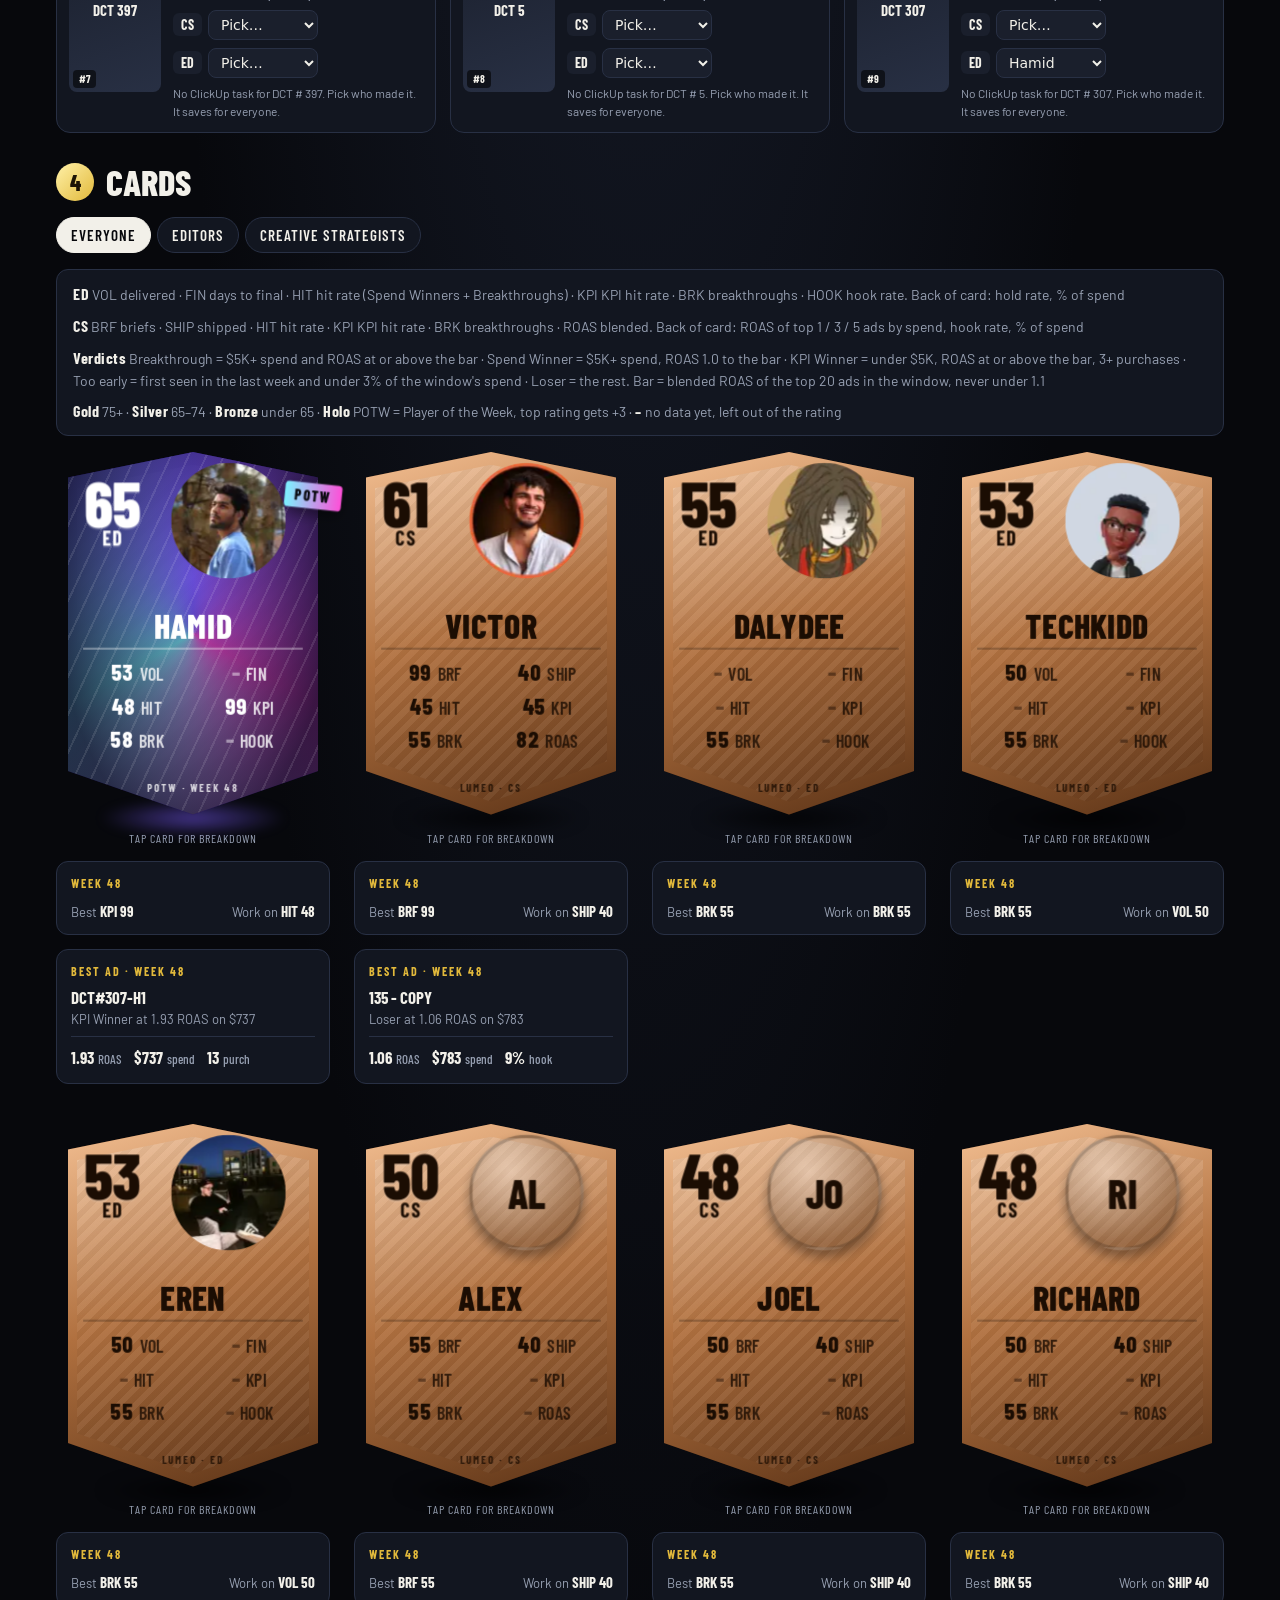
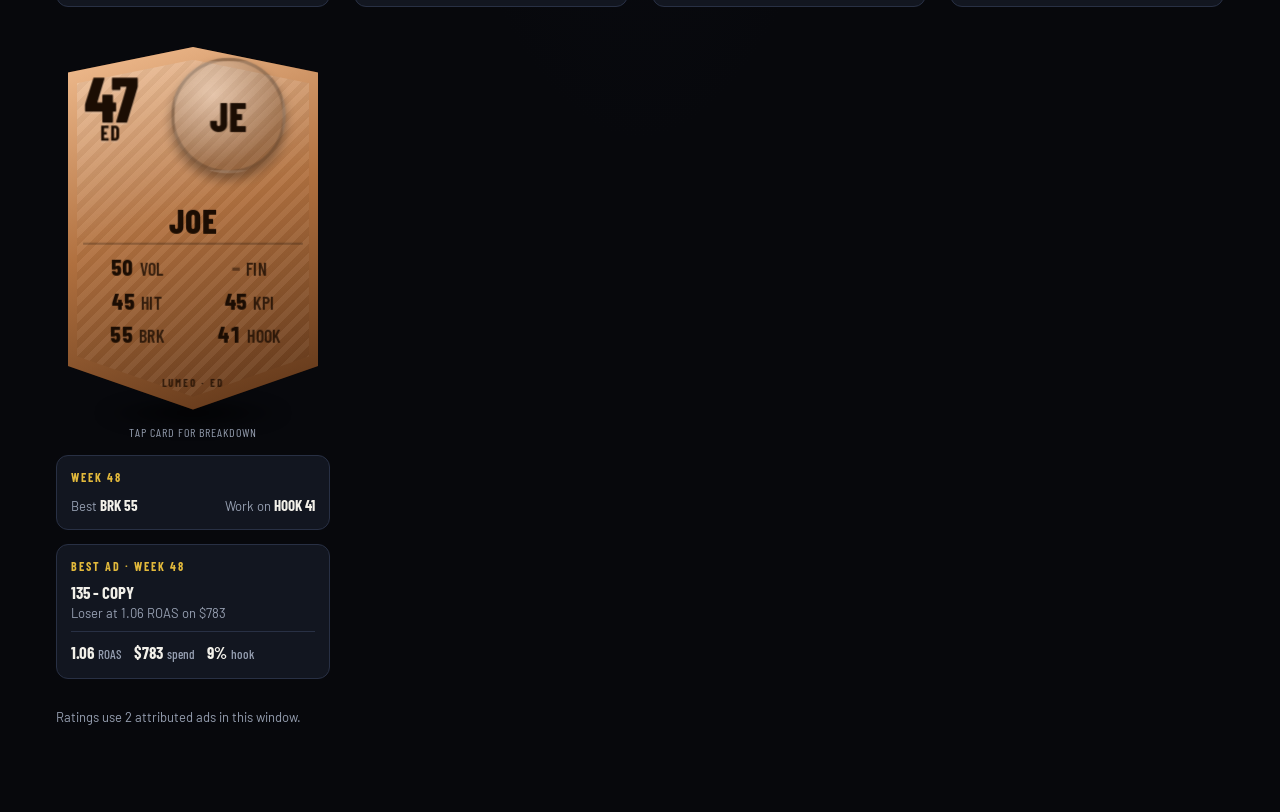
==== commit 71994cc8: "Play ads on the scorecard: tap a thumbnail to play the video (or view the image) in place Co-Authore" ====
--- a/index.html
+++ b/index.html
@@ -14,6 +14,13 @@
 .ad .th .play{position:absolute;top:6px;right:6px;font-style:normal;font-size:11px;background:rgba(0,0,0,.6);color:#fff;border-radius:50%;width:22px;height:22px;display:flex;align-items:center;justify-content:center}
 .ad .th:hover{outline:2px solid var(--holo1);outline-offset:1px}
 .ad .nm a{color:inherit}
+button.th{border:0;padding:0;cursor:pointer;font:inherit;width:100%}
+.player{position:fixed;inset:0;z-index:90;background:rgba(0,0,0,.85);display:flex;align-items:center;justify-content:center;padding:16px}
+.player[hidden]{display:none}
+.pbox{display:flex;flex-direction:column;gap:8px;align-items:center;max-width:min(480px,100%)}
+.pbox video,.pbox img{max-height:80vh;max-width:100%;border-radius:12px;background:#000}
+.pcap{color:#fff;font-size:13px;text-align:center}.pcap a{color:#fff}
+.pclose{position:absolute;top:12px;right:12px}
 .owner.picker{align-items:center}
 .who{font-size:12px;color:var(--muted)}
 .updated{font-size:13px;color:var(--muted)}
@@ -70,7 +77,7 @@
     <h2><span class="num">2</span>Winners · <span class="num">3</span>Who made it</h2>
     <p class="sub" style="margin:0"><b id="winTitle">Top ads by spend</b>. <span id="winSub"></span></p>
     <div class="bar">
-      <span class="note">Tap a thumbnail to open the ad. Ads with no ClickUp credit get dropdowns: pick the CS and editor and it saves for everyone.</span>
+      <span class="note">Tap a thumbnail to play the ad. Ads with no ClickUp credit get dropdowns: pick the CS and editor and it saves for everyone.</span>
       <div style="display:flex;gap:10px;align-items:center;flex:1;justify-content:flex-end;min-width:220px">
         <span class="note" id="pickCount"></span><div class="progress"><i id="pickBar"></i></div>
       </div>
@@ -111,6 +118,7 @@
     <button type="button" class="btn" id="doneBtn">See squad</button>
   </div>
 </div>
+<div class="player" id="player" hidden role="dialog" aria-modal="true" aria-label="Ad player"><button type="button" class="btn pclose" id="pclose">Close</button><div class="pbox" id="pbox"></div></div>
 <div class="toast" id="toast"></div>
 <script src="app.js"></script>
 </body>
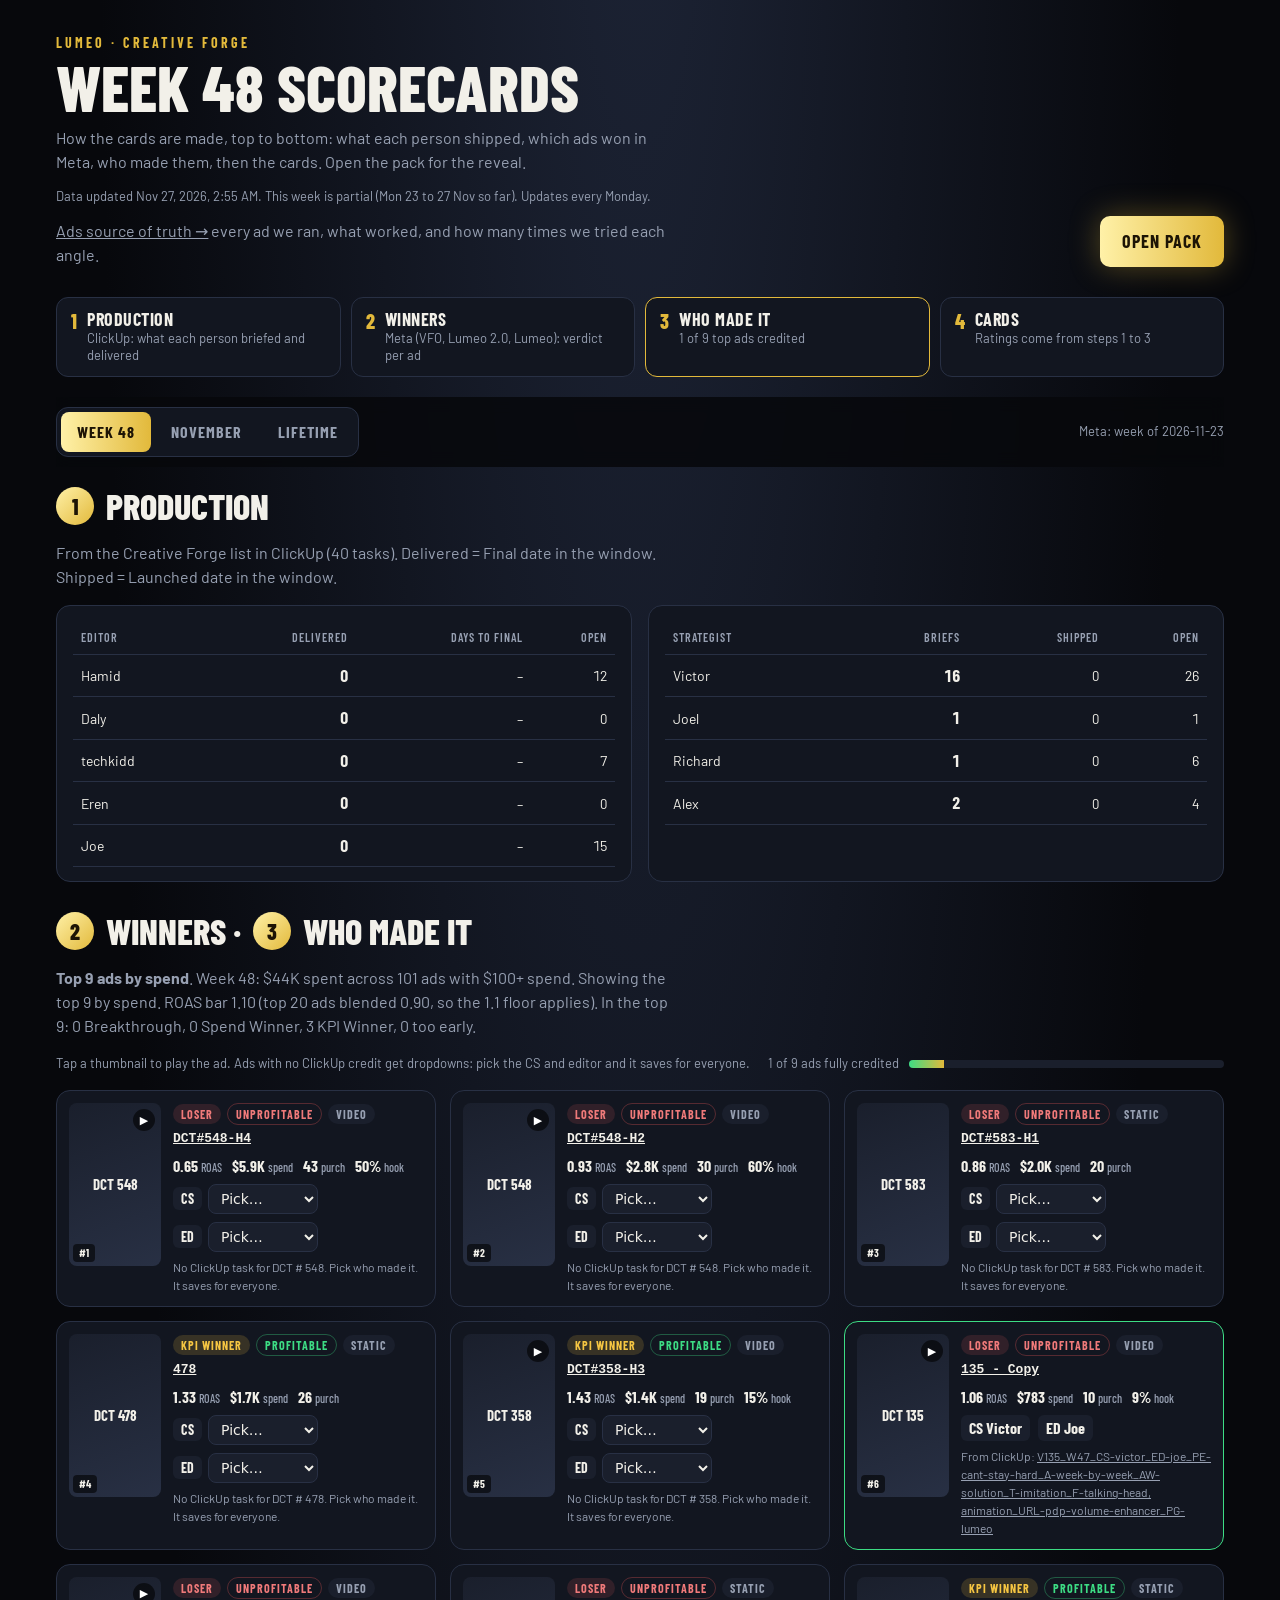
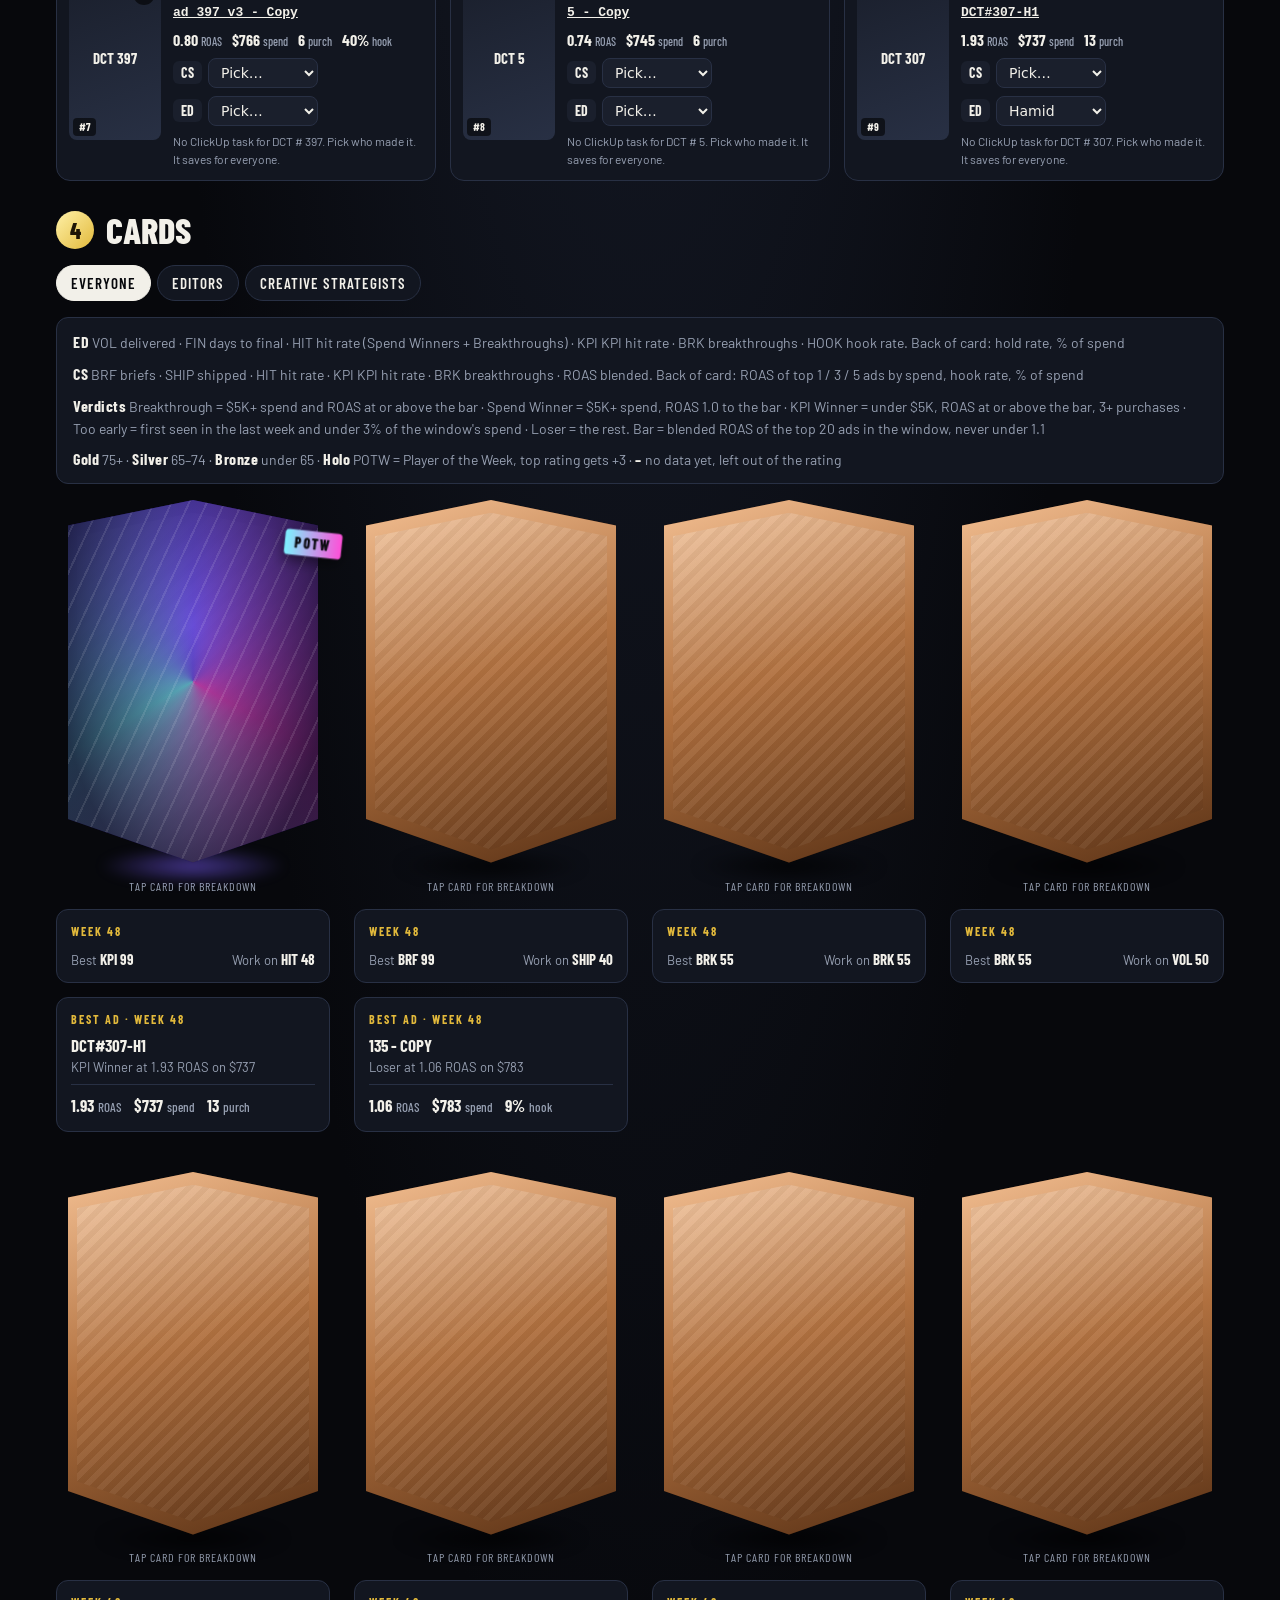
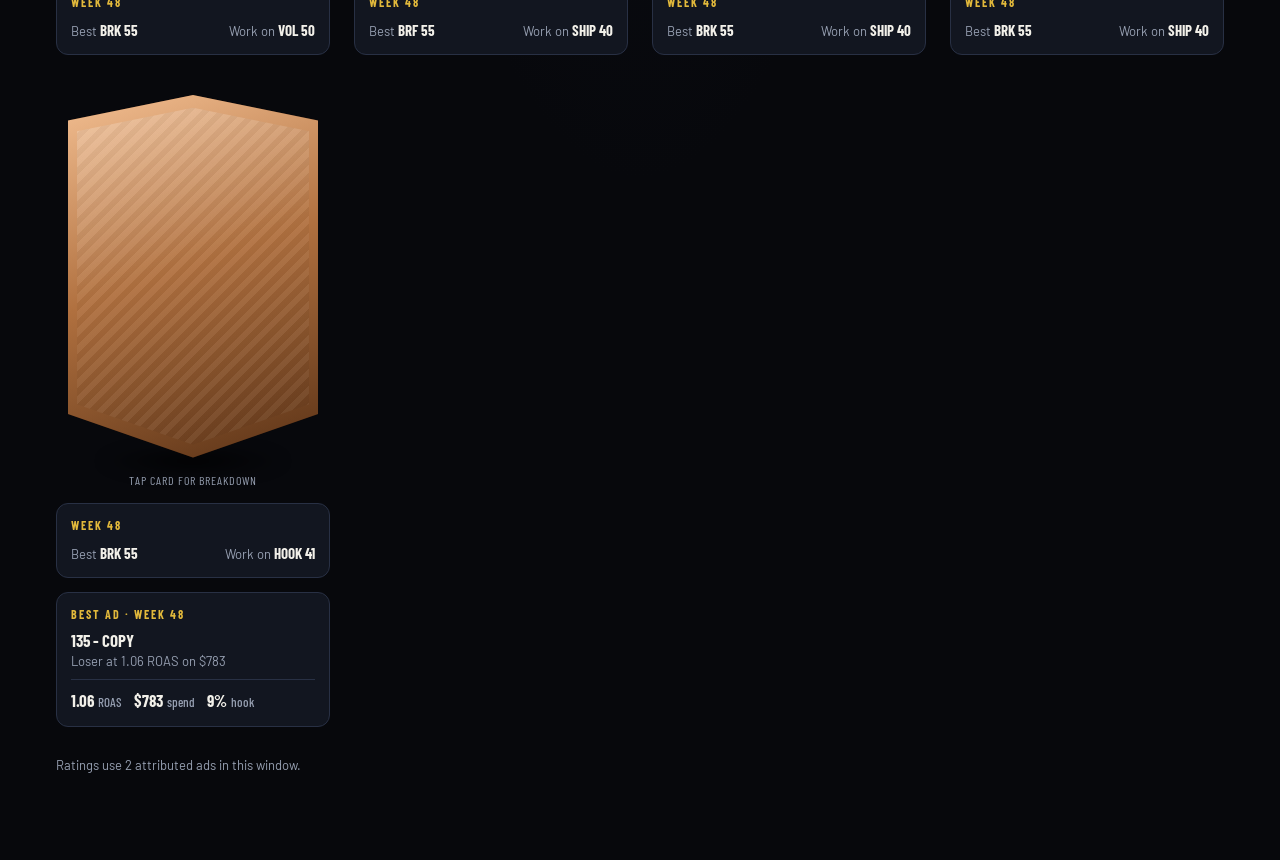
==== commit 4c55439c: "Add ads source of truth page Every Lumeo Meta ad with spend, grouped into concepts by DCT number, wi" ====
--- a/index.html
+++ b/index.html
@@ -44,6 +44,7 @@
       <h1 id="title">Scorecards</h1>
       <p class="sub">How the cards are made, top to bottom: what each person shipped, which ads won in Meta, who made them, then the cards. Open the pack for the reveal.</p>
       <p class="updated" id="updated"></p>
+      <p class="sub"><a href="ads.html">Ads source of truth →</a> every ad we ran, what worked, and how many times we tried each angle.</p>
     </div>
     <button type="button" class="btn primary" id="openBtn">Open pack</button>
   </header>
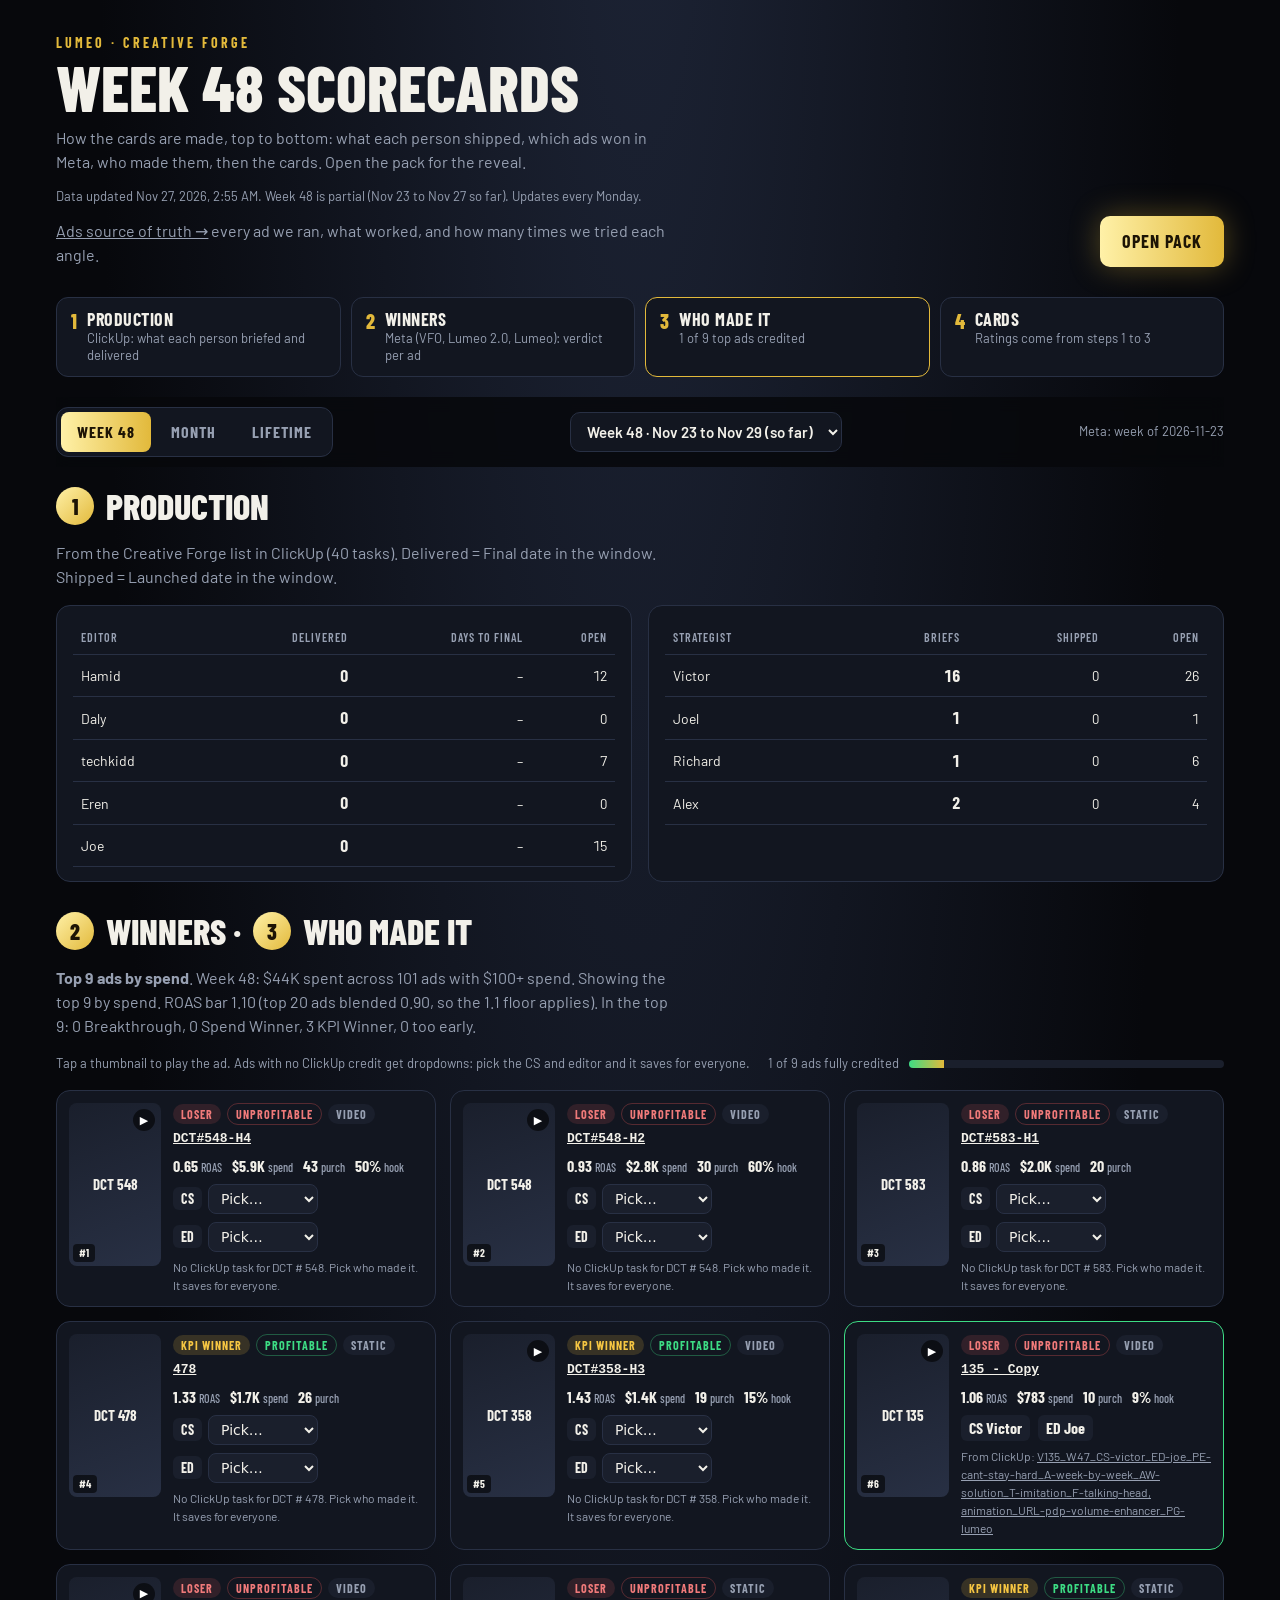
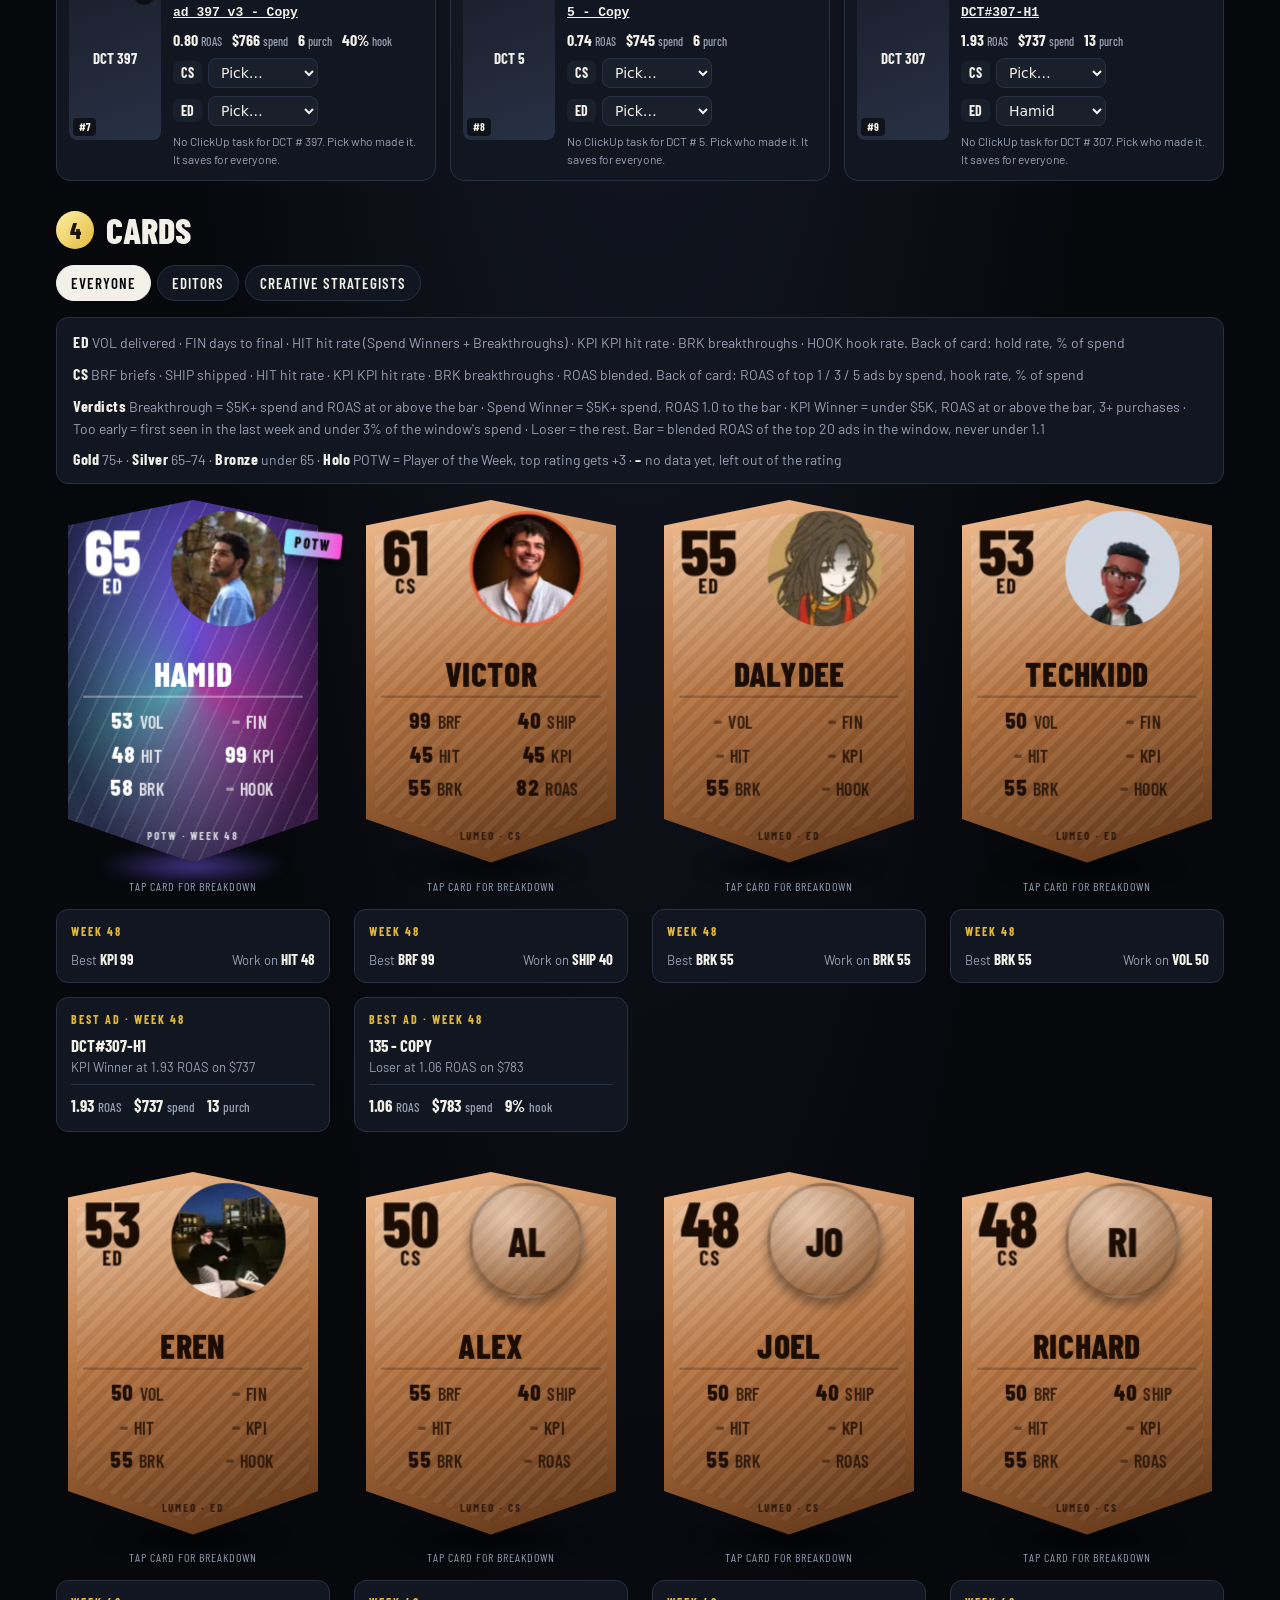
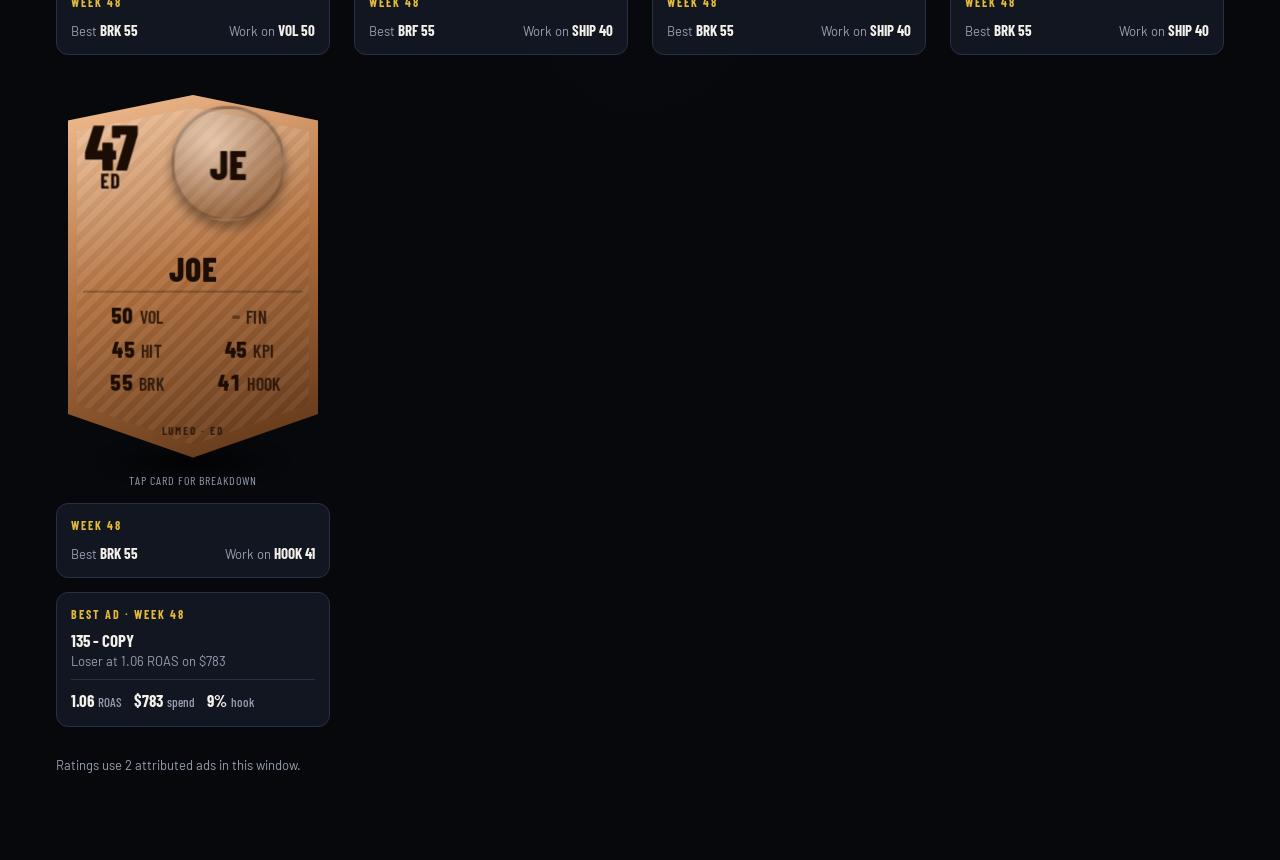
==== commit b2a1979e: "Period picker: every week, every month and Lifetime, built from the data Co-Authored-By: Claude Opus" ====
--- a/index.html
+++ b/index.html
@@ -62,6 +62,7 @@
       <button type="button" data-p="month" aria-pressed="false">Month</button>
       <button type="button" data-p="life" aria-pressed="false">Lifetime</button>
     </div>
+    <select id="periodPick" class="pick" aria-label="Pick a week or month"></select>
     <span class="note" id="periodNote"></span>
   </div>
 
--- a/style.css
+++ b/style.css
@@ -43,6 +43,8 @@
 .sticky{position:sticky;top:0;z-index:20;background:rgba(7,8,12,.88);backdrop-filter:blur(8px);-webkit-backdrop-filter:blur(8px);padding:10px 0;margin:-10px 0}
 .seg{display:inline-flex;background:var(--panel);border:1px solid var(--line);border-radius:12px;padding:4px;gap:4px}
 .seg button{font-family:var(--f-display);font-weight:700;letter-spacing:1px;text-transform:uppercase;font-size:16px;border:0;background:transparent;border-radius:8px;padding:8px 16px;cursor:pointer;color:var(--muted)}
+.pick{font:inherit;font-weight:600;font-size:15px;background:var(--panel);color:inherit;border:1px solid var(--line);border-radius:10px;padding:9px 12px;max-width:100%;cursor:pointer}
+.pick[hidden]{display:none}
 .seg button[aria-pressed="true"]{background:linear-gradient(90deg,var(--gold1),var(--gold2));color:#1d1405}
 .tabs{display:flex;gap:6px;flex-wrap:wrap}
 .tab{font-family:var(--f-display);font-weight:600;letter-spacing:1px;text-transform:uppercase;font-size:15px;border:1px solid var(--line);background:var(--panel);border-radius:999px;padding:6px 14px;cursor:pointer}
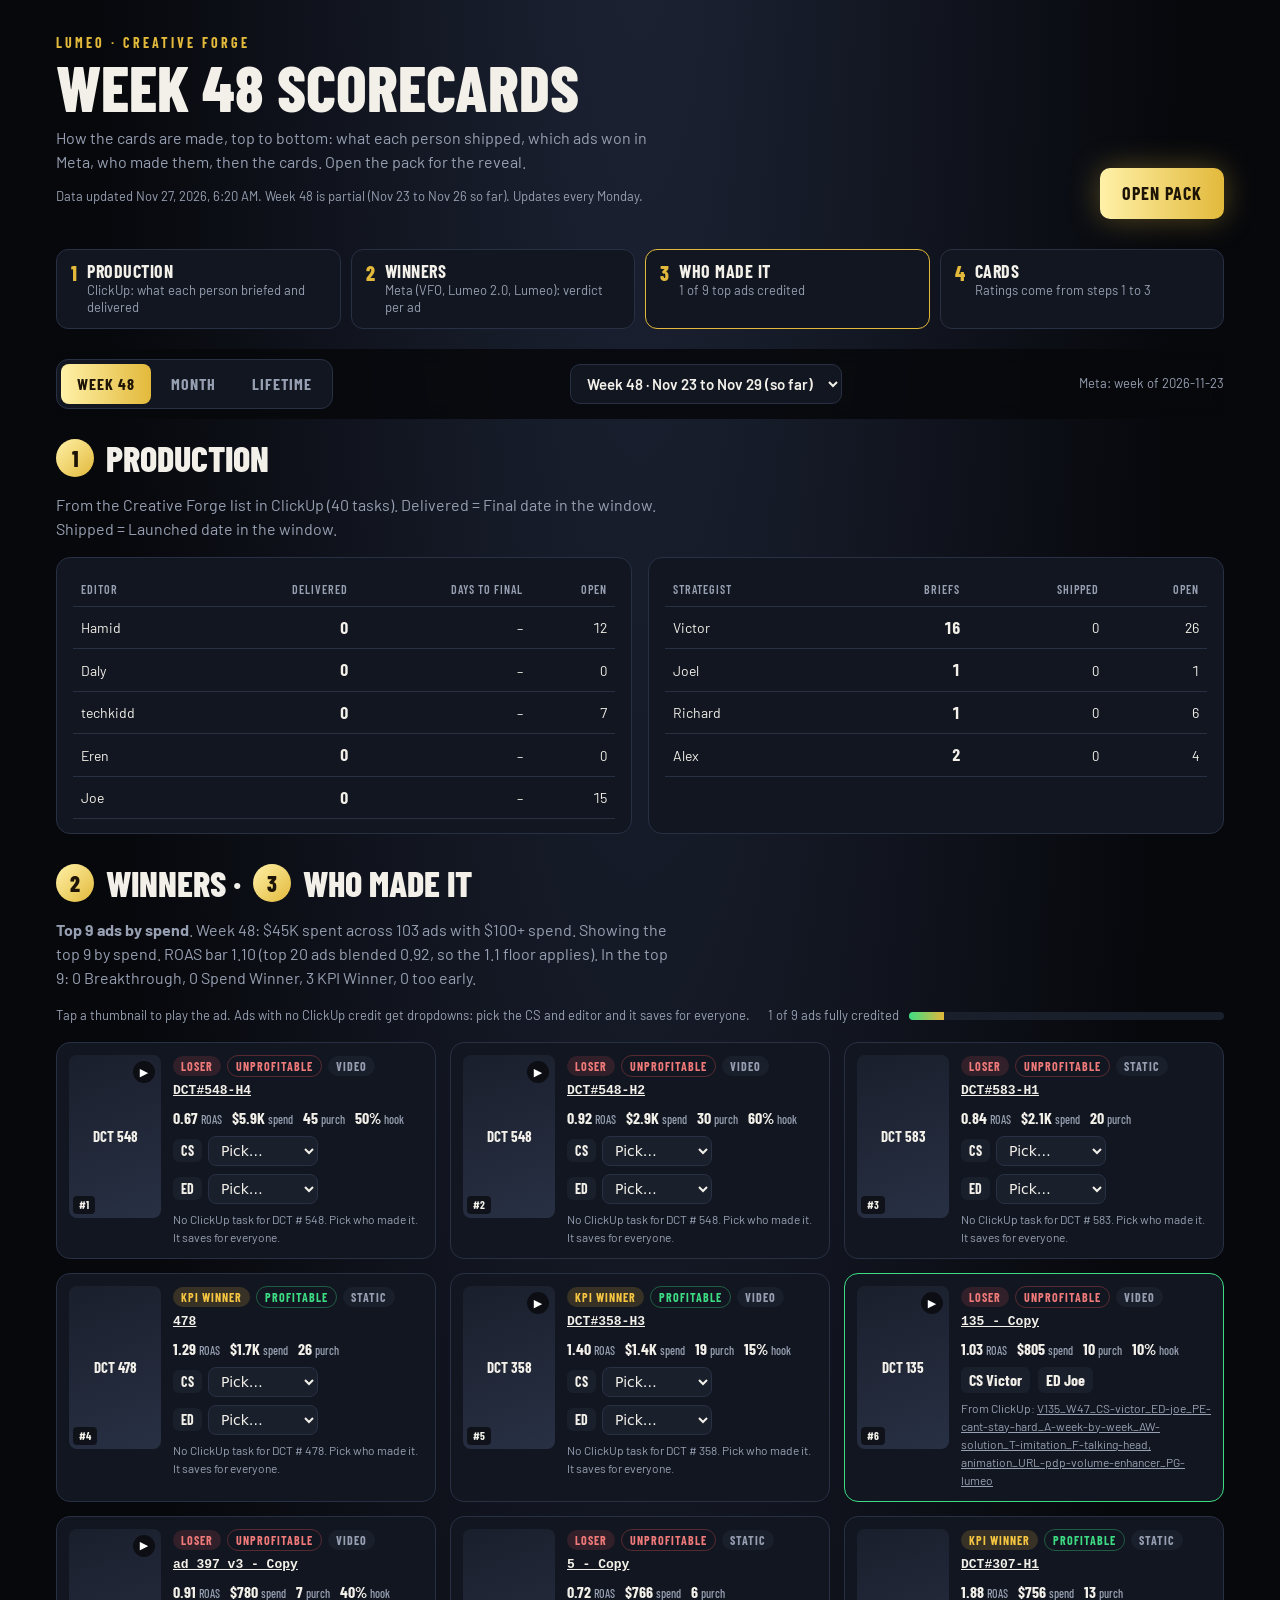
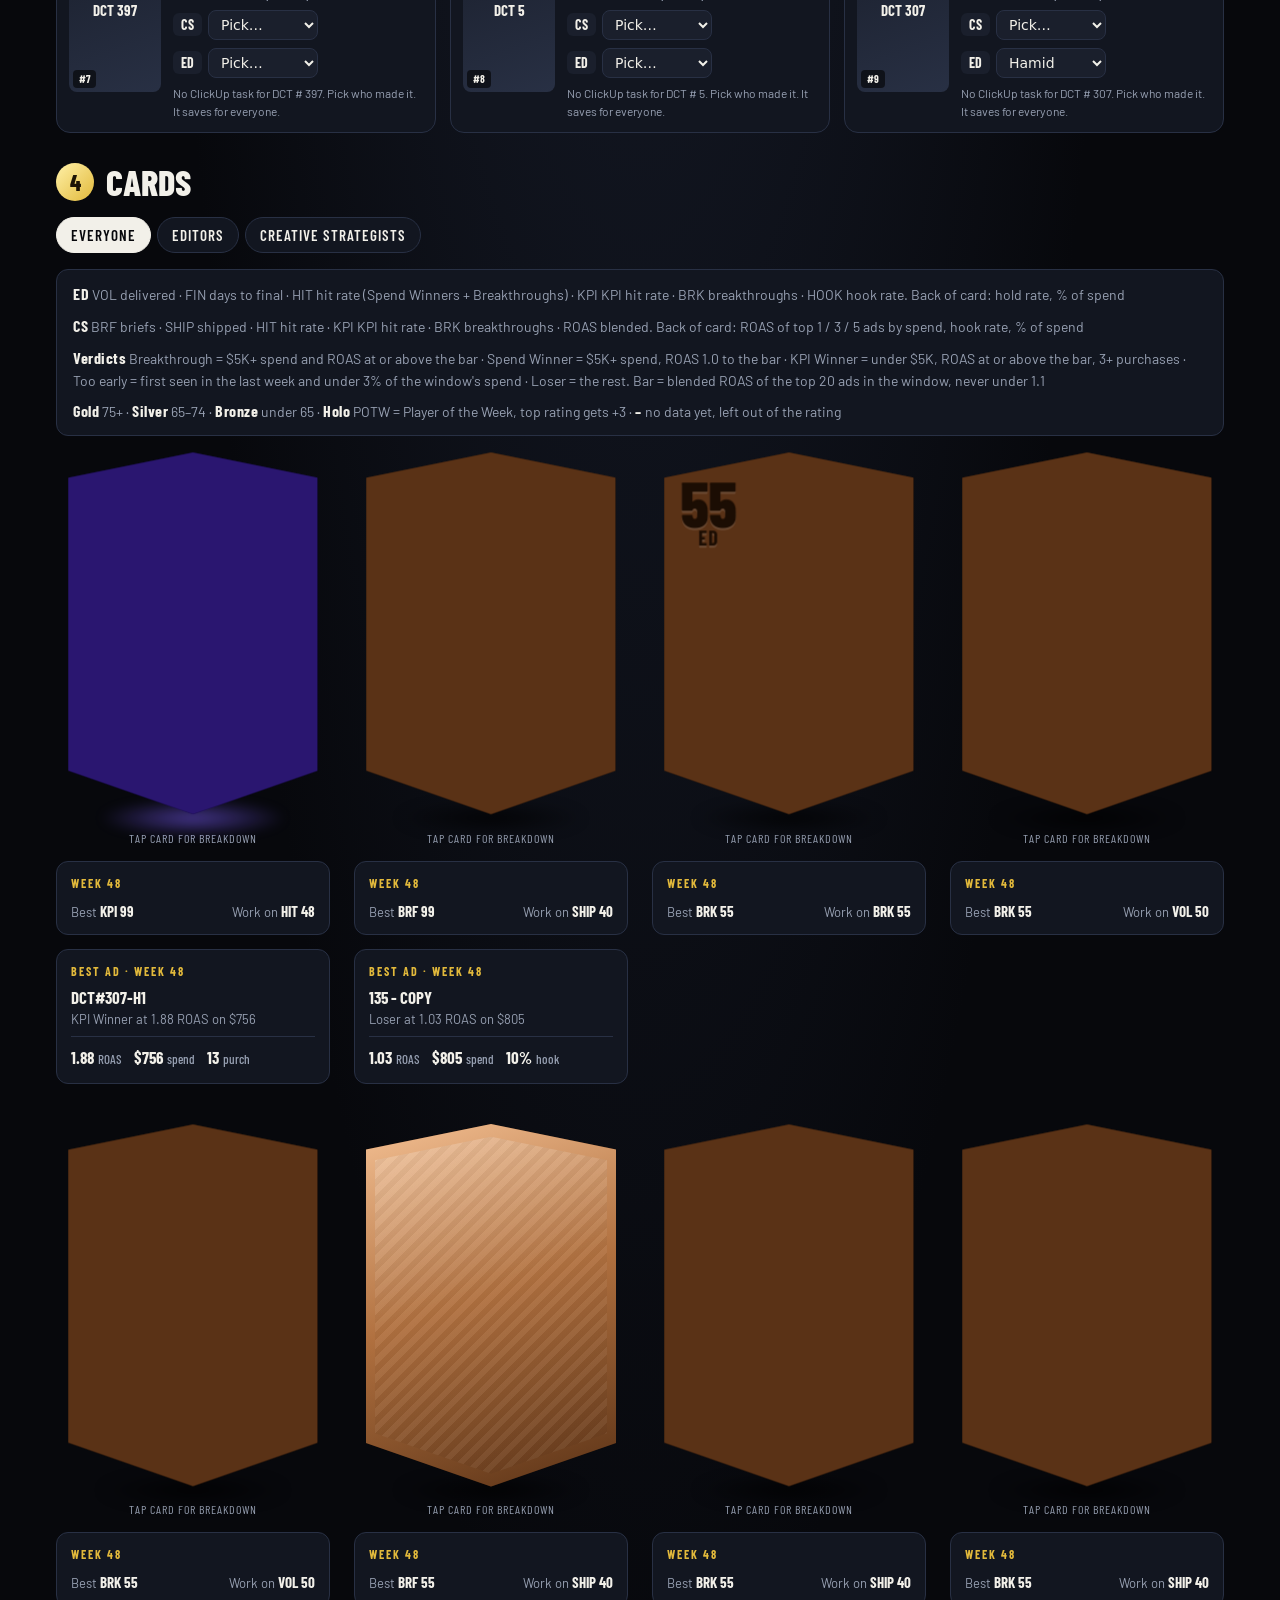
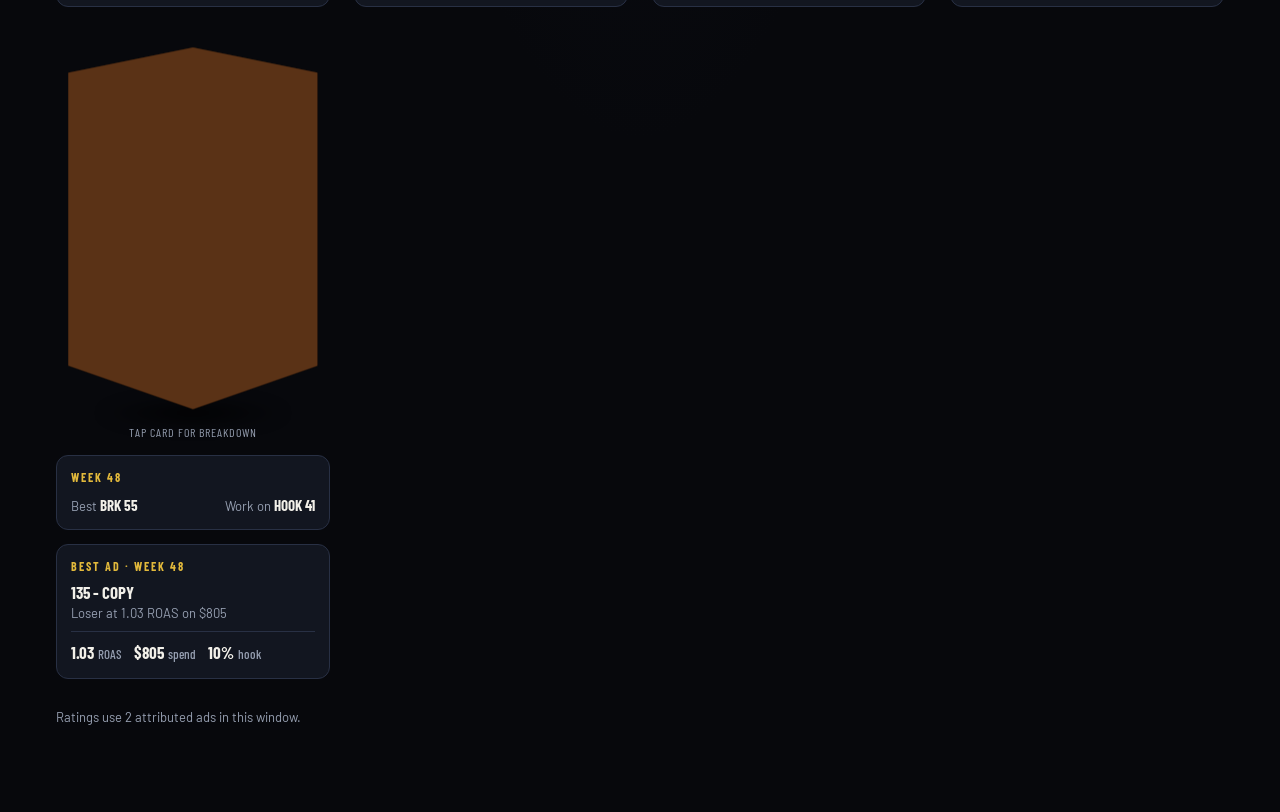
==== commit 7e10f87a: "Move the ads source of truth to its own site The ads page now lives in the lumeo-ads repo. ads.html " ====
--- a/index.html
+++ b/index.html
@@ -44,7 +44,6 @@
       <h1 id="title">Scorecards</h1>
       <p class="sub">How the cards are made, top to bottom: what each person shipped, which ads won in Meta, who made them, then the cards. Open the pack for the reveal.</p>
       <p class="updated" id="updated"></p>
-      <p class="sub"><a href="ads.html">Ads source of truth →</a> every ad we ran, what worked, and how many times we tried each angle.</p>
     </div>
     <button type="button" class="btn primary" id="openBtn">Open pack</button>
   </header>
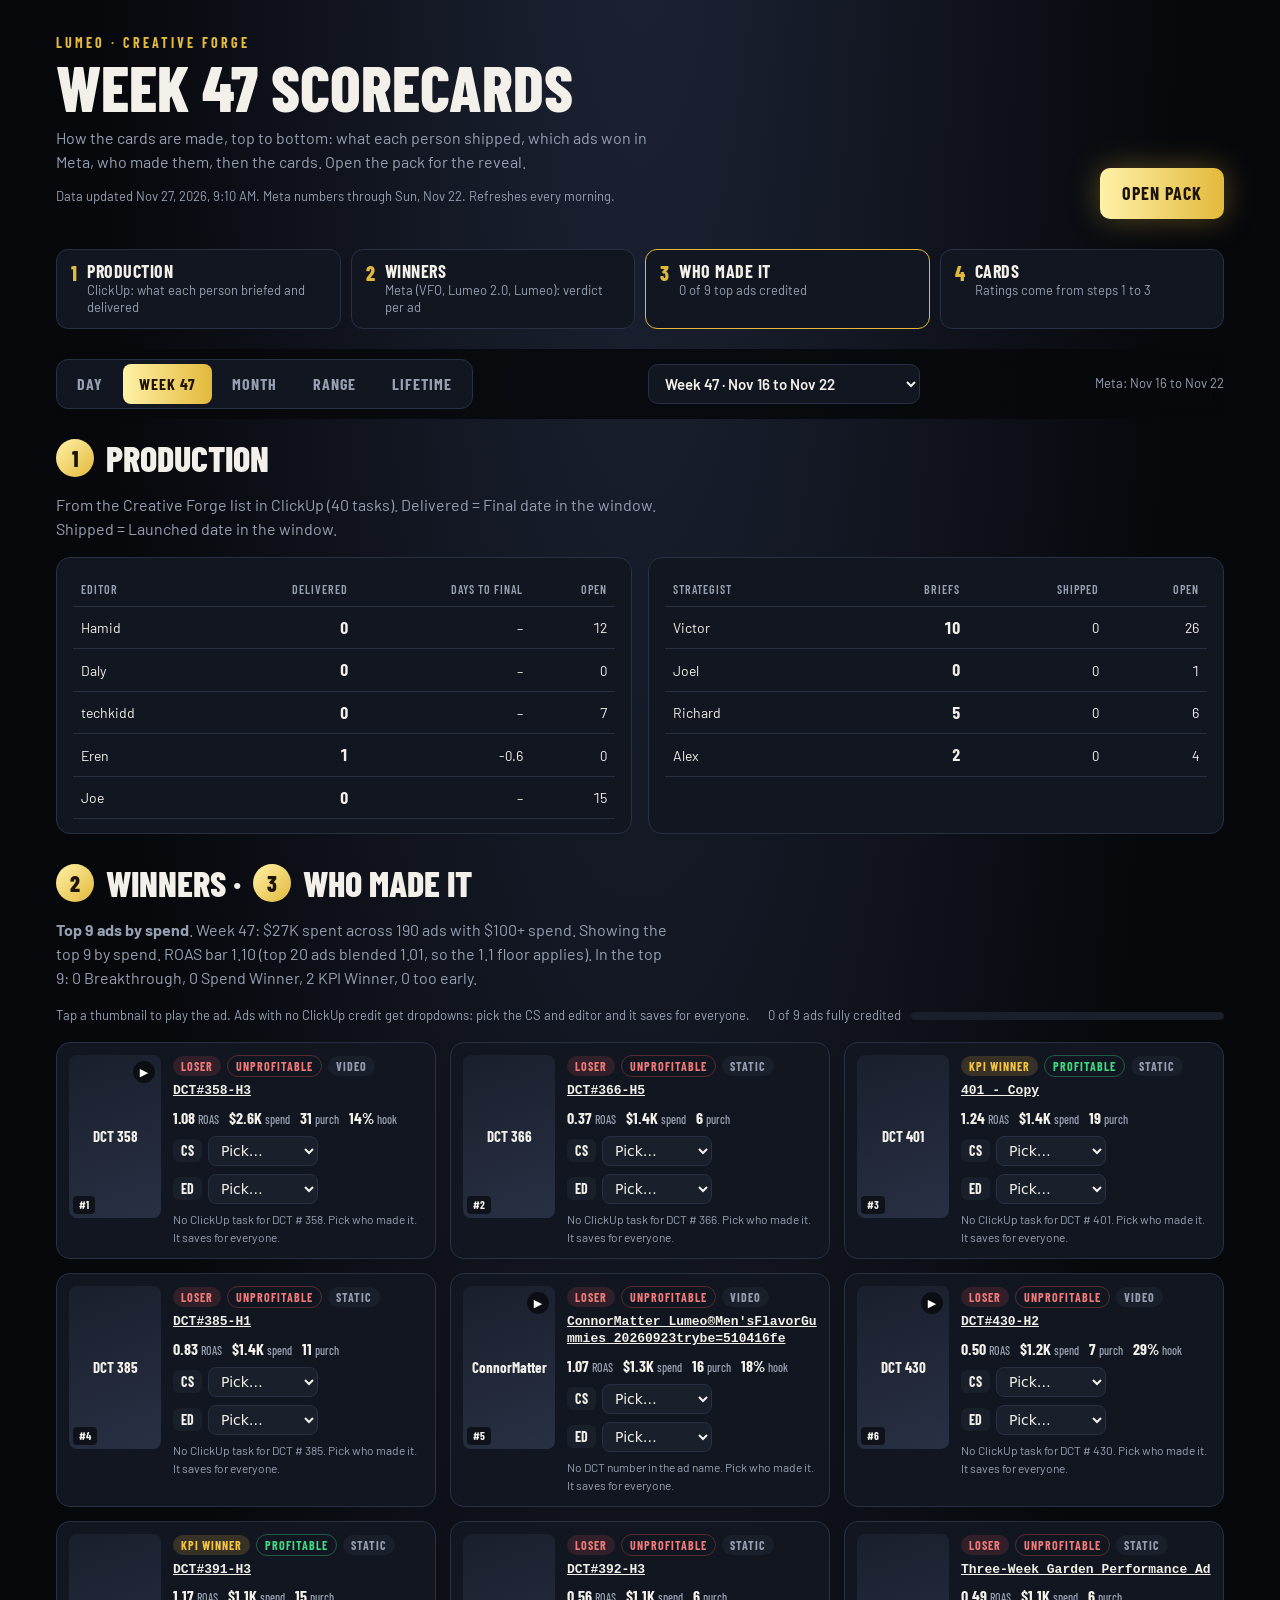
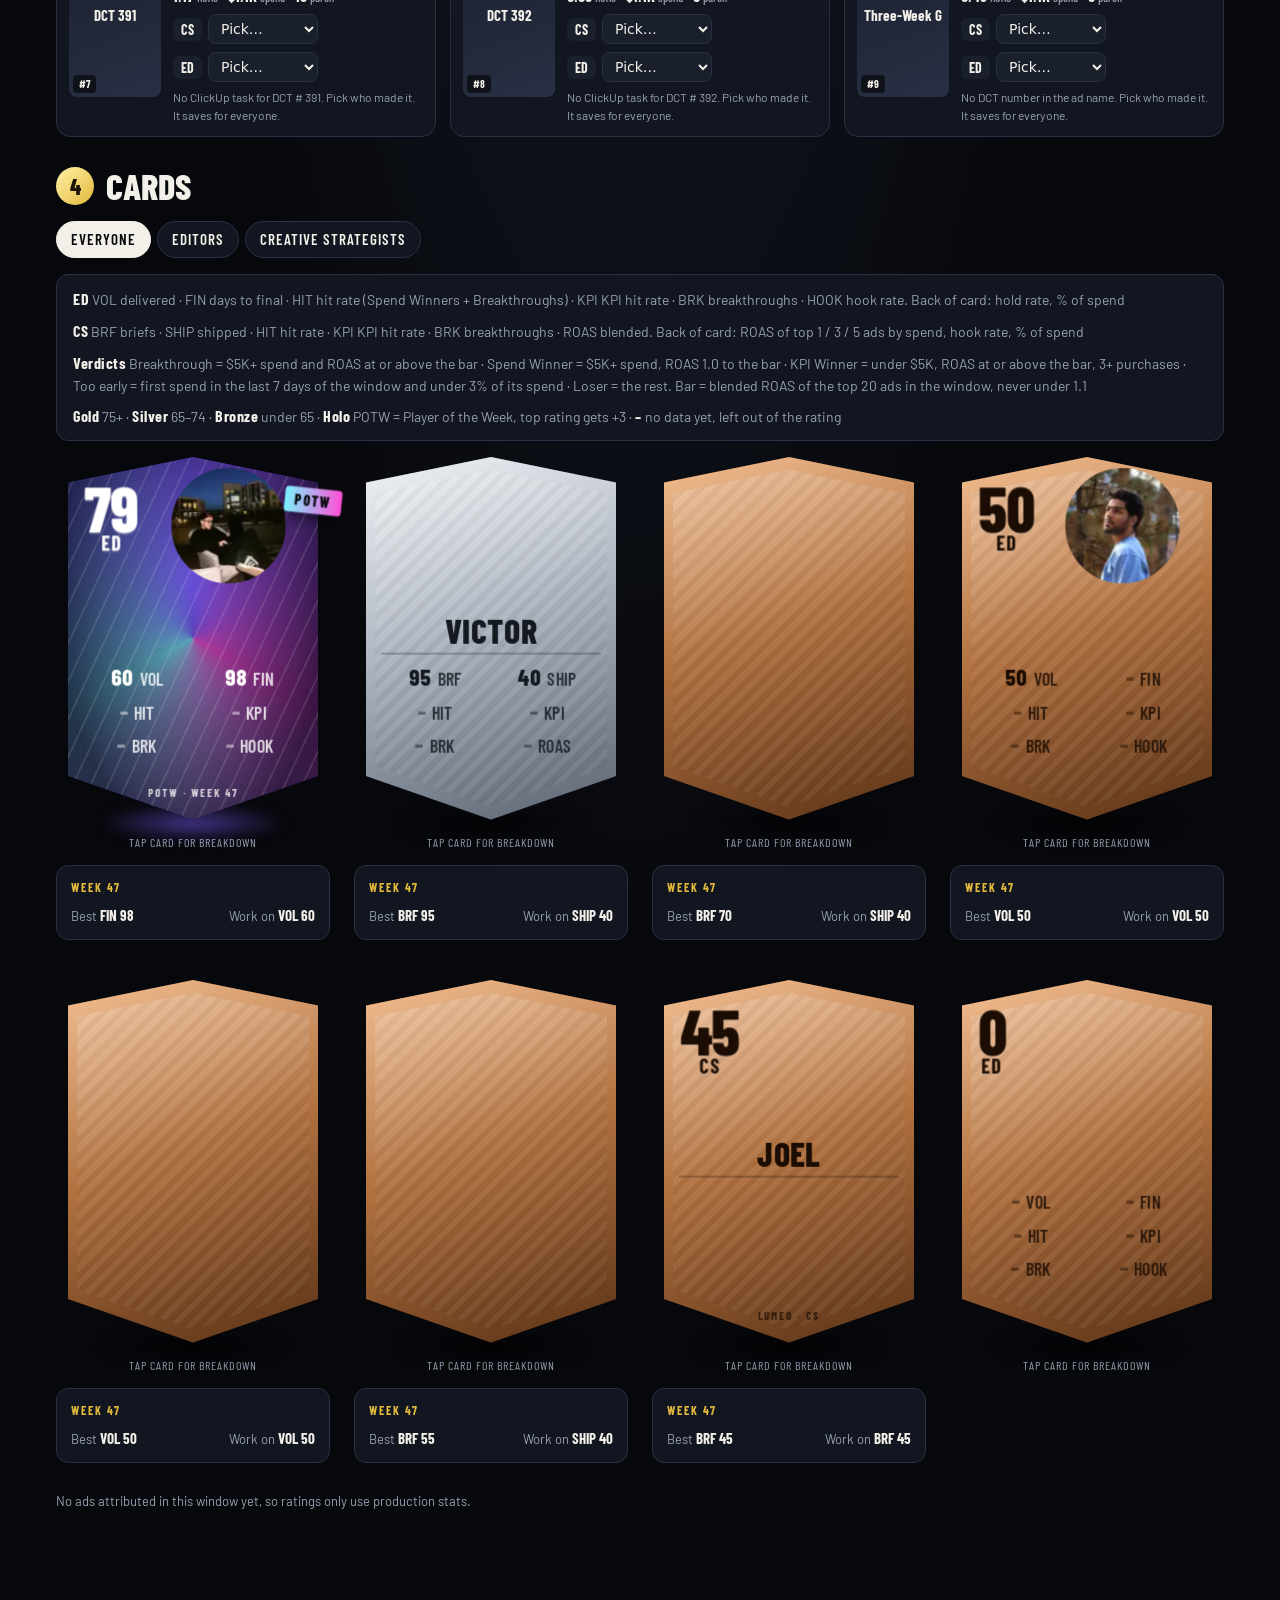
==== commit 28d530ab: "Daily scorecard: Day, Week, Month, date range and Lifetime views from daily Meta data Reads daily.js" ====
--- a/index.html
+++ b/index.html
@@ -57,11 +57,18 @@
 
   <div class="bar sticky">
     <div class="seg" role="group" aria-label="Period">
+      <button type="button" data-p="day" aria-pressed="false">Day</button>
       <button type="button" data-p="week" aria-pressed="true">Week</button>
       <button type="button" data-p="month" aria-pressed="false">Month</button>
+      <button type="button" data-p="range" aria-pressed="false">Range</button>
       <button type="button" data-p="life" aria-pressed="false">Lifetime</button>
     </div>
-    <select id="periodPick" class="pick" aria-label="Pick a week or month"></select>
+    <select id="periodPick" class="pick" aria-label="Pick a day, week, month or date range"></select>
+    <div class="range" id="rangeBox" hidden>
+      <label><span>From</span><input type="date" id="rFrom"></label>
+      <label><span>To</span><input type="date" id="rTo"></label>
+      <button type="button" class="btn" id="rApply">Apply</button>
+    </div>
     <span class="note" id="periodNote"></span>
   </div>
 
--- a/style.css
+++ b/style.css
@@ -45,6 +45,12 @@
 .seg button{font-family:var(--f-display);font-weight:700;letter-spacing:1px;text-transform:uppercase;font-size:16px;border:0;background:transparent;border-radius:8px;padding:8px 16px;cursor:pointer;color:var(--muted)}
 .pick{font:inherit;font-weight:600;font-size:15px;background:var(--panel);color:inherit;border:1px solid var(--line);border-radius:10px;padding:9px 12px;max-width:100%;cursor:pointer}
 .pick[hidden]{display:none}
+.range{display:inline-flex;flex-wrap:wrap;gap:8px;align-items:center}
+.range[hidden]{display:none}
+.range label{display:inline-flex;gap:6px;align-items:center;font-size:13px;color:var(--muted)}
+.range input{font:inherit;font-size:15px;background:var(--panel);color:inherit;border:1px solid var(--line);border-radius:10px;padding:8px 10px;color-scheme:dark light}
+.seg{flex-wrap:wrap}
+.seg button[hidden]{display:none}
 .seg button[aria-pressed="true"]{background:linear-gradient(90deg,var(--gold1),var(--gold2));color:#1d1405}
 .tabs{display:flex;gap:6px;flex-wrap:wrap}
 .tab{font-family:var(--f-display);font-weight:600;letter-spacing:1px;text-transform:uppercase;font-size:15px;border:1px solid var(--line);background:var(--panel);border-radius:999px;padding:6px 14px;cursor:pointer}
@@ -238,3 +244,4 @@
 .toast{position:fixed;bottom:16px;left:50%;transform:translateX(-50%);background:var(--ink);color:var(--bg);padding:8px 16px;border-radius:999px;font-size:14px;opacity:0;transition:opacity .2s;pointer-events:none;z-index:200}
 .toast.on{opacity:1}
 @media (prefers-reduced-motion:reduce){.t-special .bgface .anim,.ov .rays{animation:none}.tiltbox,.shadow{transition:none}.ov .land.show .cardbtn .tiltbox{animation:none}}
+@media (max-width:520px){.seg button{padding:8px 10px;font-size:14px;letter-spacing:.5px}}
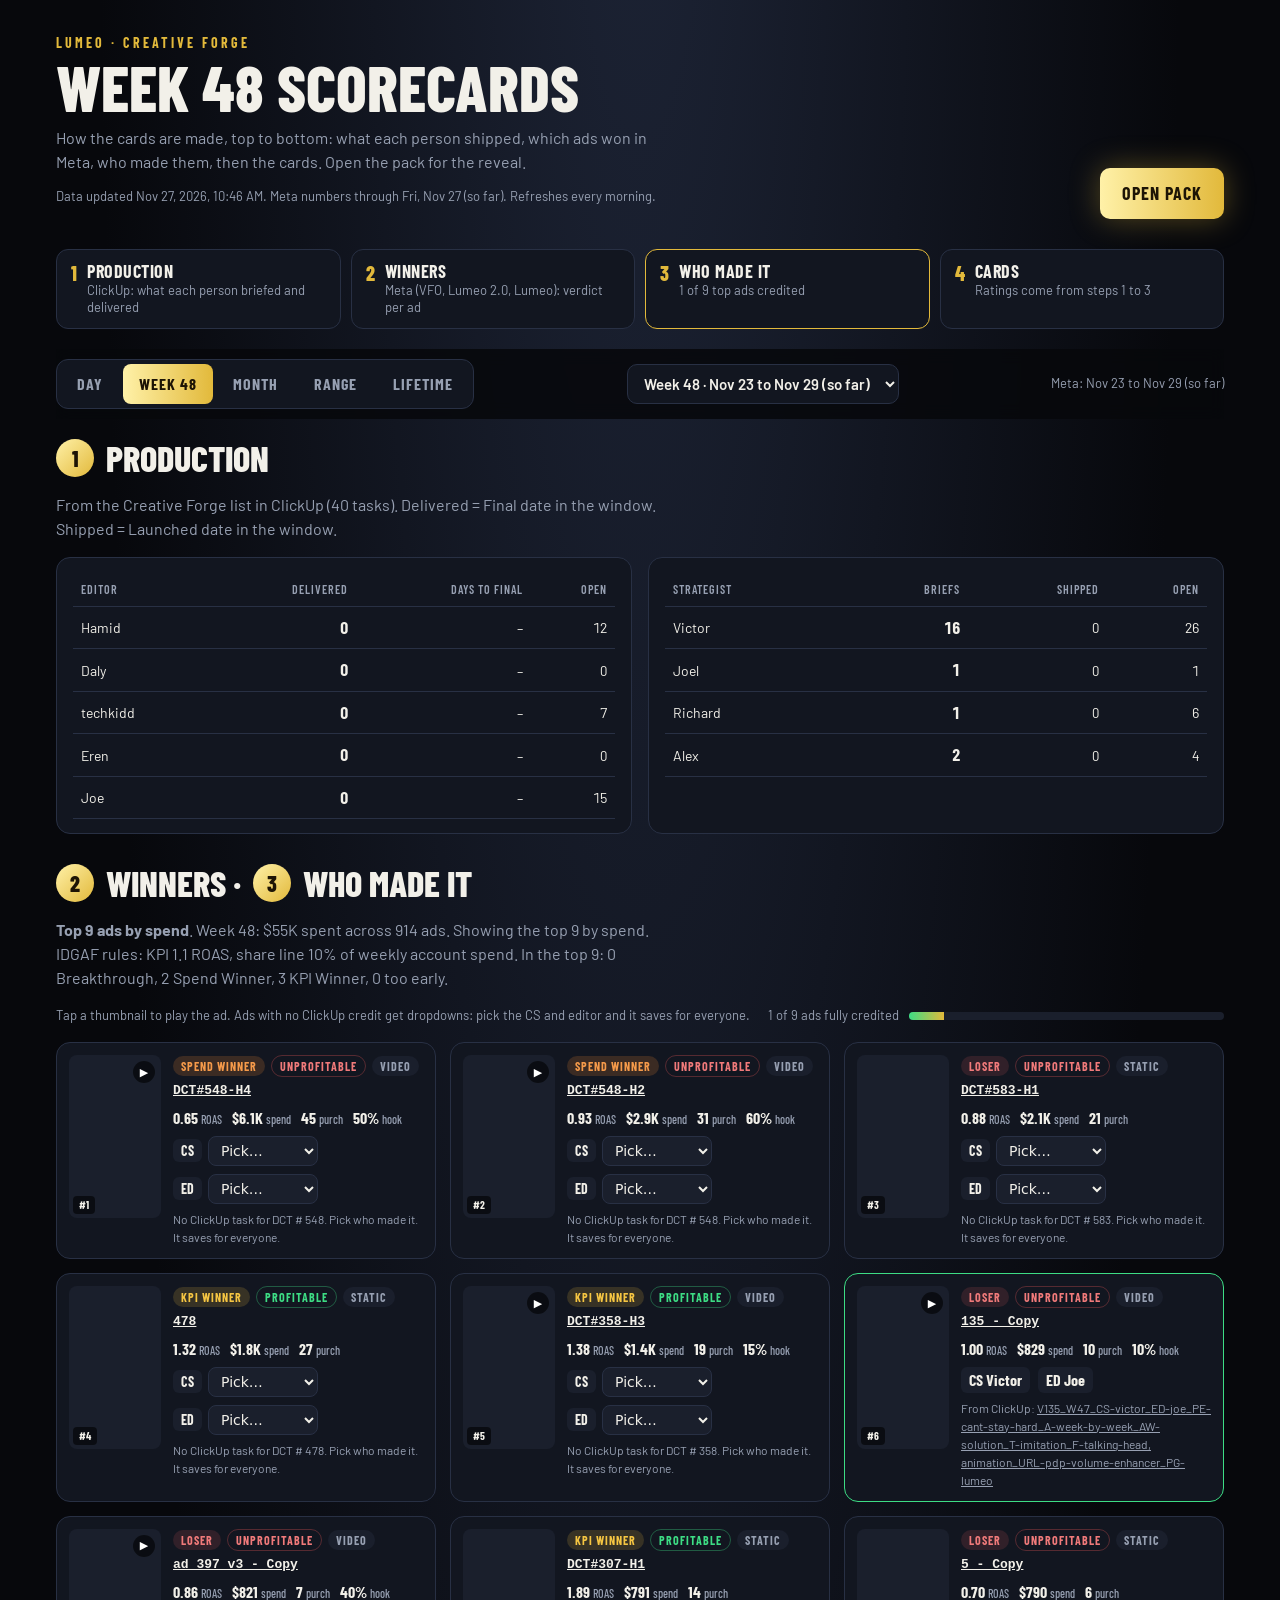
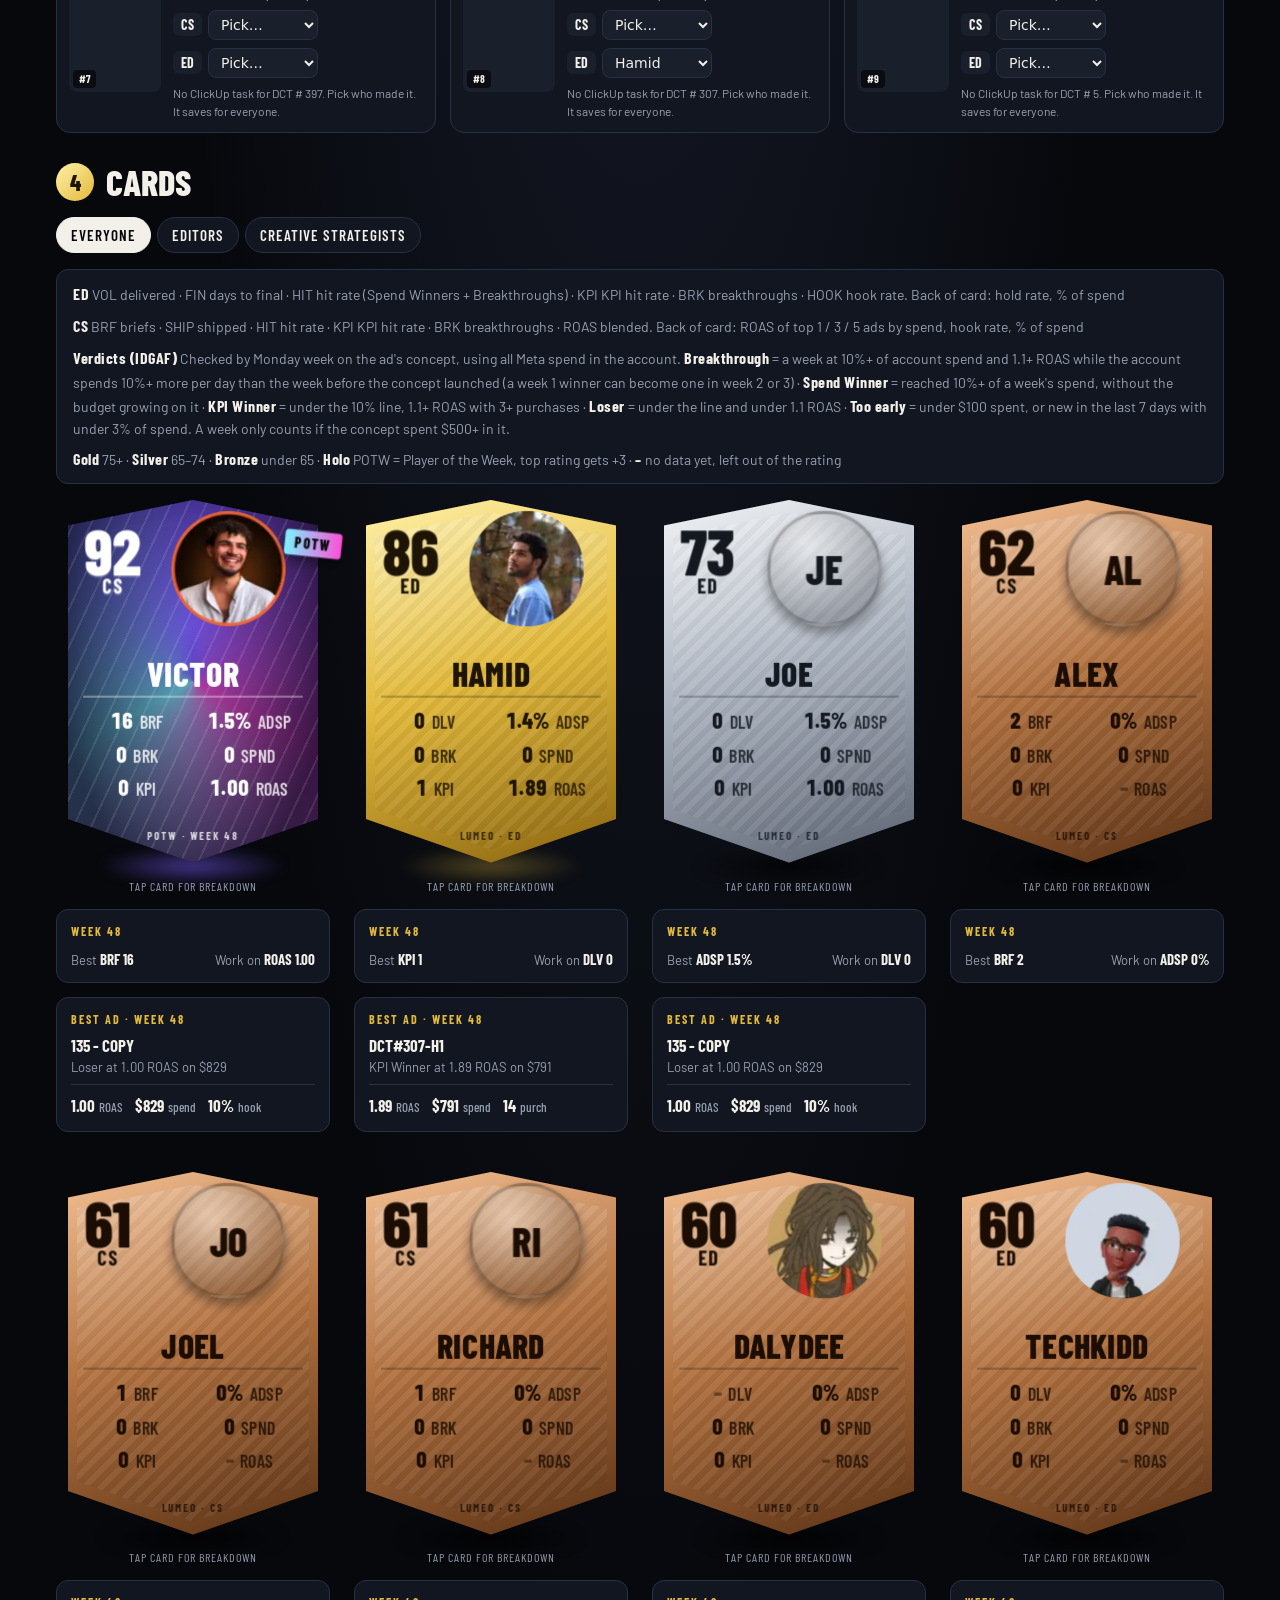
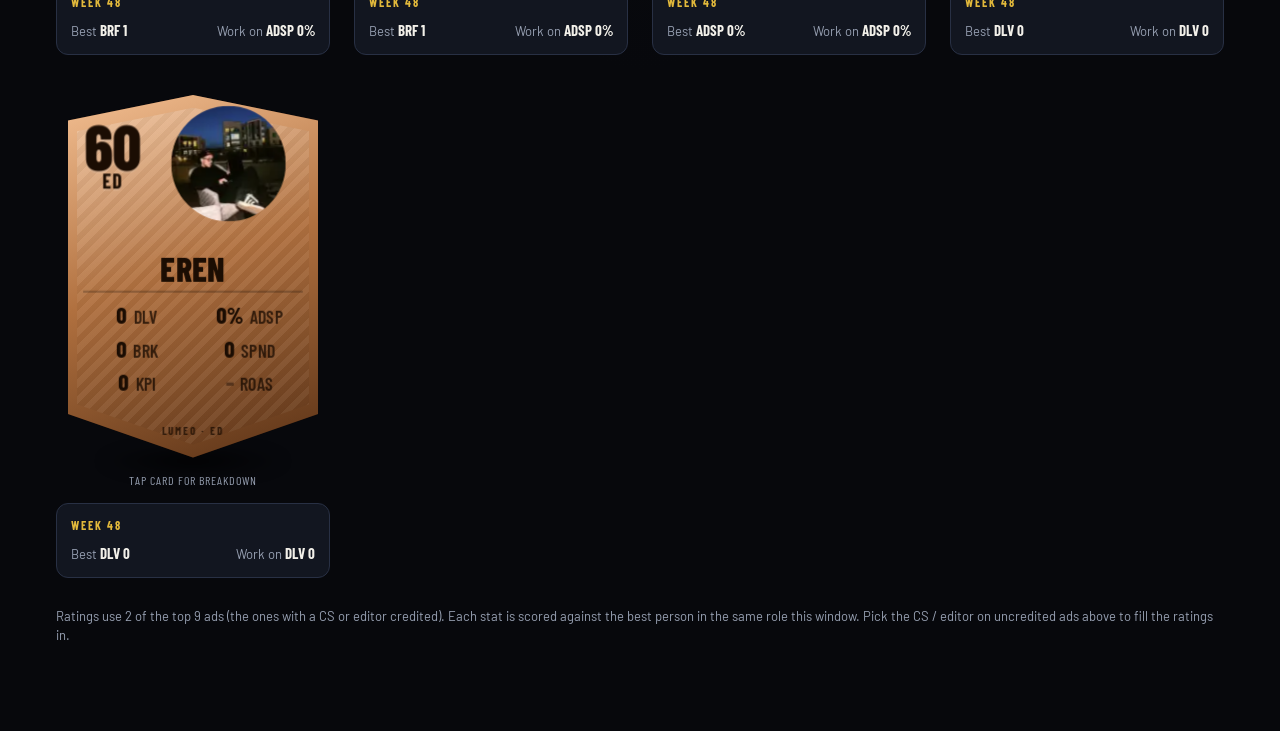
==== commit bcb4b9c4: "Fair tiers: score against the team's best, play ads through Meta's preview Ratings were stuck in bro" ====
--- a/index.html
+++ b/index.html
@@ -19,6 +19,7 @@
 .player[hidden]{display:none}
 .pbox{display:flex;flex-direction:column;gap:8px;align-items:center;max-width:min(480px,100%)}
 .pbox video,.pbox img{max-height:80vh;max-width:100%;border-radius:12px;background:#000}
+.pbox iframe{width:min(400px,92vw);height:min(720px,78vh);border:0;border-radius:12px;background:#fff}
 .pcap{color:#fff;font-size:13px;text-align:center}.pcap a{color:#fff}
 .pclose{position:absolute;top:12px;right:12px}
 .owner.picker{align-items:center}
